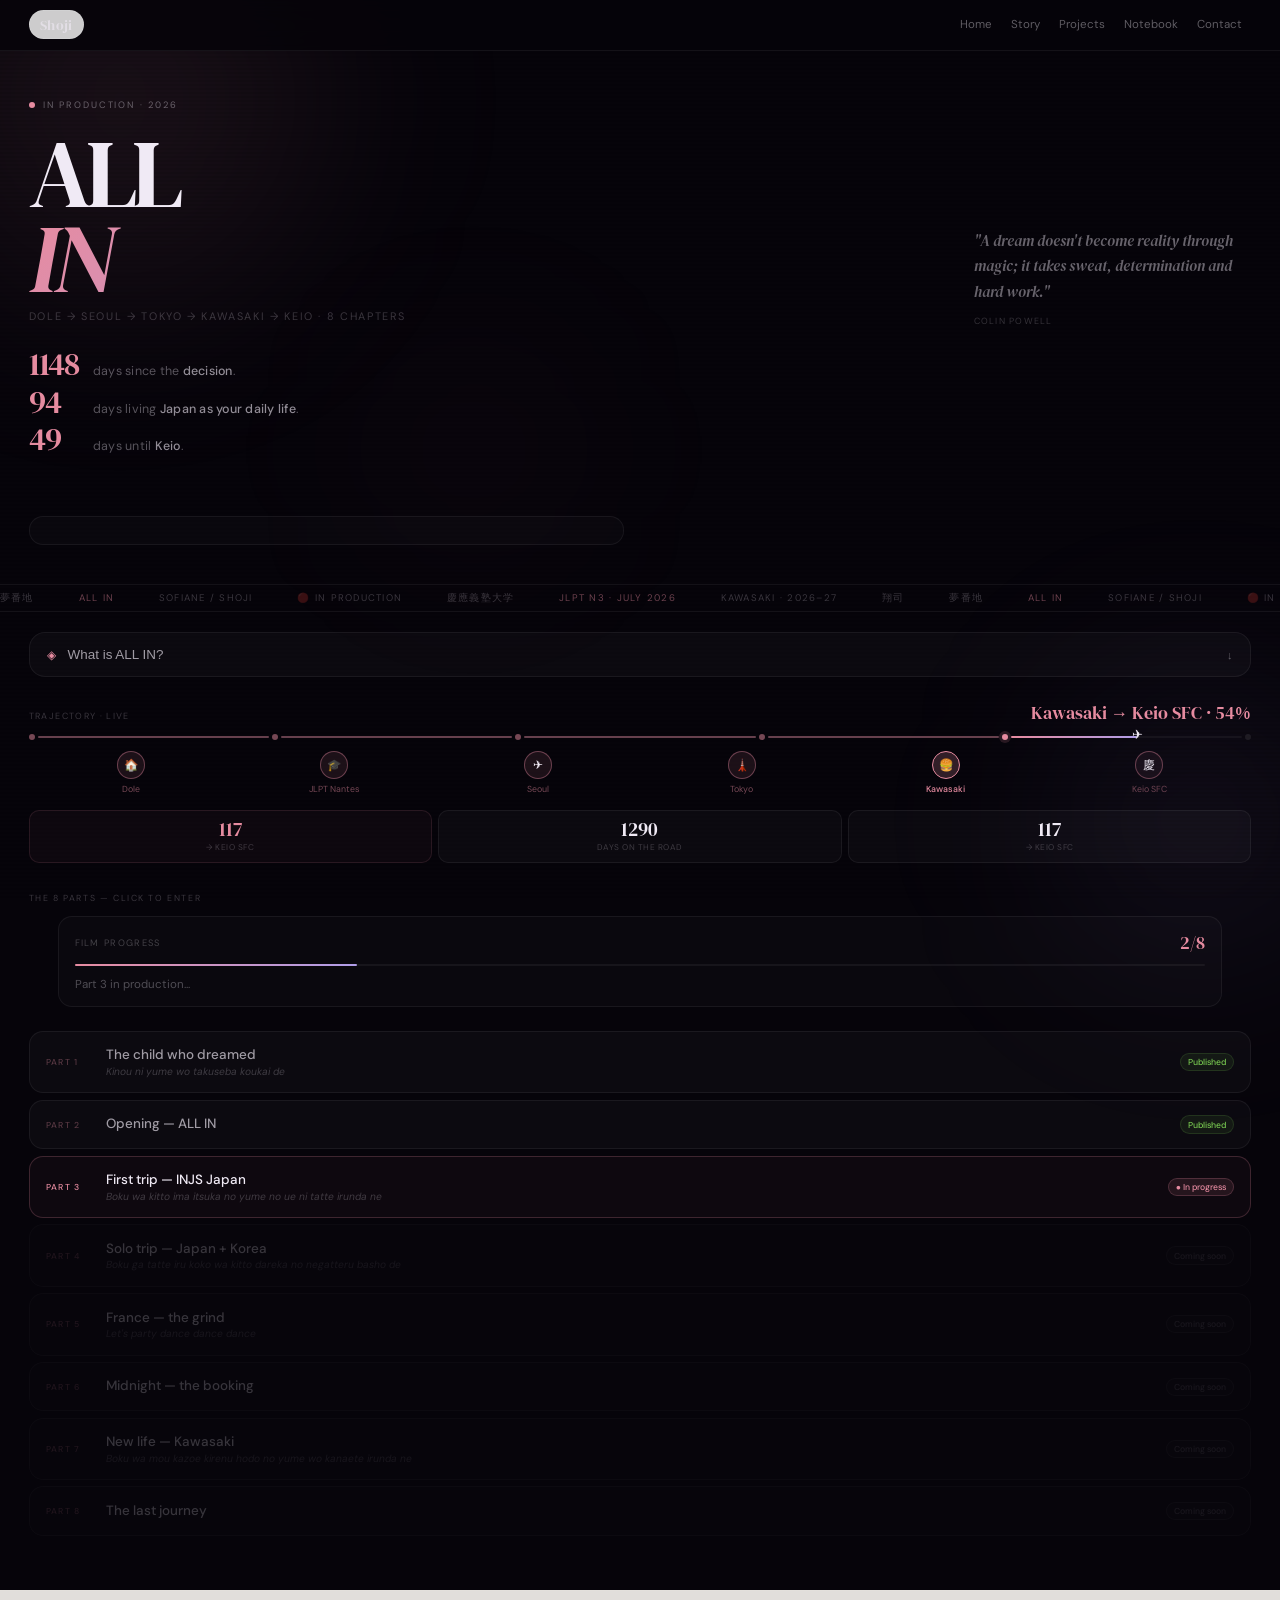
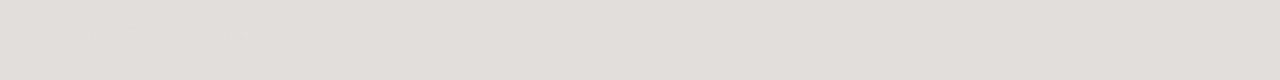
==== allin.html @ 969ce652 "Create allin.html" ====
<!DOCTYPE html>
<html lang="en">
<head>
  <meta charset="UTF-8">
  <title>ALL IN — Shoji</title>
  <meta name="viewport" content="width=device-width, initial-scale=1">
  <link rel="stylesheet" href="style.css">
  <link rel="preconnect" href="https://fonts.googleapis.com">
  <link rel="preconnect" href="https://fonts.gstatic.com" crossorigin>
  <link href="https://fonts.googleapis.com/css2?family=DM+Serif+Display:ital@0;1&family=DM+Sans:wght@300;400;500&family=Noto+Sans+JP:wght@400;700&display=swap" rel="stylesheet">
  <style>
    *, *::before, *::after { box-sizing: border-box; margin: 0; padding: 0; }

    :root {
      --rose: #e68ba0;
      --rose-dim: rgba(230,139,160,.15);
      --purple: #b09de8;
      --bg: #06040a;
      --bg2: rgba(255,255,255,.028);
      --bg3: rgba(255,255,255,.05);
      --border: rgba(255,255,255,.06);
      --border-rose: rgba(230,139,160,.22);
      --text: #f0eaf5;
      --text-dim: rgba(240,234,245,.6);
      --text-muted: rgba(240,234,245,.38);
      --text-ghost: rgba(240,234,245,.22);
    }

    html { scroll-behavior: smooth; }
    body { background: var(--bg); color: var(--text); font-family: 'DM Sans', sans-serif; font-size: 14px; overflow-x: hidden; }

    /* AMBIENT */
    .orb { position: fixed; border-radius: 50%; filter: blur(100px); pointer-events: none; z-index: 0; animation: drift 10s ease-in-out infinite alternate; }
    .orb-1 { width: 400px; height: 400px; background: rgba(230,139,160,.09); top: -100px; left: -80px; }
    .orb-2 { width: 280px; height: 280px; background: rgba(176,157,232,.08); bottom: -60px; right: -60px; animation-delay: -5s; }
    .orb-3 { width: 180px; height: 180px; background: rgba(230,139,160,.05); top: 40%; left: 30%; animation-delay: -8s; }
    @keyframes drift { from { transform: translate(0,0); } to { transform: translate(26px,18px); } }
    .scanlines { position: fixed; inset: 0; background: repeating-linear-gradient(0deg, transparent, transparent 2px, rgba(0,0,0,.06) 2px, rgba(0,0,0,.06) 4px); pointer-events: none; z-index: 1; }

    /* NAV */
    .site-header { position: sticky; top: 0; z-index: 100; display: flex; align-items: center; justify-content: space-between; padding: .65rem 1.8rem; background: rgba(6,4,10,.88); backdrop-filter: blur(16px); border-bottom: .5px solid var(--border); }
    .logo { font-family: 'DM Serif Display', serif; font-size: .9rem; padding: .22rem .65rem; border: .5px solid rgba(255,255,255,.1); border-radius: 999px; color: rgba(240,234,245,.6); text-decoration: none; }
    .nav { display: flex; gap: .1rem; }
    .nav a { font-size: .72rem; padding: .24rem .55rem; border-radius: 999px; color: var(--text-muted); text-decoration: none; transition: color .2s; }
    .nav a:hover { color: rgba(240,234,245,.7); }

    /* ══ LIST VIEW ══ */
    #view-list { position: relative; z-index: 5; }

    .hero { padding: 3rem 1.8rem 1.2rem; display: grid; grid-template-columns: 1fr 1fr; gap: 2rem; align-items: center; min-height: 380px; }
    .hero-left { display: flex; flex-direction: column; }
    .hero-right { display: flex; align-items: center; gap: 0; animation: fadeUp .8s ease .4s both; position: relative; }
    .powell-img-wrap { position: relative; flex-shrink: 0; width: 52%; }
    .powell-img {
      width: 100%; border-radius: 0;
      object-fit: cover; object-position: center top;
      filter: grayscale(20%) contrast(1.05) brightness(.85);
      display: block;
      -webkit-mask-image: linear-gradient(to right, rgba(0,0,0,1) 40%, rgba(0,0,0,0) 100%);
      mask-image: linear-gradient(to right, rgba(0,0,0,1) 40%, rgba(0,0,0,0) 100%);
    }
    .powell-text-side { flex: 1; padding-left: .5rem; display: flex; flex-direction: column; gap: .6rem; }
    .powell-quote-big { font-family: 'DM Serif Display', serif; font-size: .95rem; font-style: italic; color: rgba(240,234,245,.42); line-height: 1.7; }
    .powell-attr-big { font-size: .56rem; letter-spacing: .14em; text-transform: uppercase; color: rgba(240,234,245,.2); }
    .powell-block { display: none; }
    @media (max-width: 640px) { .hero { grid-template-columns: 1fr; } .hero-right { display: none; } }
    .rec-row { display: flex; align-items: center; gap: .5rem; margin-bottom: 1.3rem; }
    .rec-dot { width: 6px; height: 6px; border-radius: 50%; background: var(--rose); animation: blink 1.4s ease-in-out infinite; }
    @keyframes blink { 0%,100% { opacity: 1; box-shadow: 0 0 0 0 rgba(230,139,160,.5); } 50% { opacity: .2; box-shadow: 0 0 0 5px rgba(230,139,160,0); } }
    .rec-txt { font-size: .58rem; letter-spacing: .2em; text-transform: uppercase; color: var(--text-muted); }
    .hero-title { font-family: 'DM Serif Display', serif; font-size: clamp(3.8rem, 14vw, 6rem); font-weight: 400; line-height: .88; letter-spacing: -.05em; margin-bottom: .5rem; }
    .hero-title .w1 { display: block; color: var(--text); animation: tIn .8s cubic-bezier(.16,1,.3,1) both; }
    .hero-title .w2 { display: block; font-style: italic; background: linear-gradient(130deg, var(--rose), var(--purple)); -webkit-background-clip: text; -webkit-text-fill-color: transparent; background-clip: text; animation: tIn .8s cubic-bezier(.16,1,.3,1) .14s both; }
    @keyframes tIn { from { opacity: 0; transform: translateY(28px); } to { opacity: 1; transform: translateY(0); } }
    .hero-sub { font-size: .68rem; letter-spacing: .15em; text-transform: uppercase; color: var(--text-ghost); animation: fadeUp .8s ease .3s both; }

    /* Live counter */
    .live-counter {
      margin-top: 1.6rem;
      animation: fadeUp .8s ease .5s both;
    }
    .counter-line {
      display: flex; align-items: baseline; gap: .5rem;
      margin-bottom: .35rem;
    }
    .counter-line:last-child { margin-bottom: 0; }
    .counter-num {
      font-family: 'DM Serif Display', serif;
      font-size: 2rem; font-weight: 400; line-height: 1;
      color: var(--rose);
      min-width: 3.5ch; display: inline-block;
      letter-spacing: -.04em;
    }
    .counter-num.future { color: rgba(240,234,245,.25); }
    .counter-txt {
      font-size: .78rem; color: rgba(240,234,245,.35);
      letter-spacing: .02em; line-height: 1.3;
    }
    .counter-txt strong { color: rgba(240,234,245,.6); font-weight: 500; }
    @keyframes fadeUp { from { opacity: 0; transform: translateY(8px); } to { opacity: 1; transform: translateY(0); } }

    /* Ticker */
    .ticker-wrap { overflow: hidden; border-top: .5px solid var(--border); border-bottom: .5px solid var(--border); padding: .4rem 0; margin: 1.2rem 0; }
    .ticker { display: flex; gap: 2.8rem; animation: tick 22s linear infinite; white-space: nowrap; }
    .ticker span { font-size: .6rem; letter-spacing: .13em; text-transform: uppercase; color: var(--text-ghost); flex-shrink: 0; }
    .ticker span.hl { color: rgba(230,139,160,.45); }
    @keyframes tick { from { transform: translateX(0); } to { transform: translateX(-50%); } }

    /* Accordion */
    .accordion { margin: 0 1.8rem 1.5rem; }
    .acc-trigger { width: 100%; background: var(--bg2); border: .5px solid var(--border); border-radius: 16px; padding: .9rem 1.1rem; display: flex; align-items: center; justify-content: space-between; cursor: pointer; transition: all .2s; text-align: left; }
    .acc-trigger:hover { border-color: var(--border-rose); background: var(--rose-dim); }
    .acc-trigger-left { display: flex; align-items: center; gap: .7rem; }
    .acc-icon { font-size: .75rem; color: var(--rose); }
    .acc-label { font-size: .84rem; font-weight: 500; color: rgba(240,234,245,.65); }
    .acc-arrow { font-size: .7rem; color: var(--text-muted); transition: transform .3s; }
    .acc-trigger.open .acc-arrow { transform: rotate(180deg); }
    .acc-body { max-height: 0; overflow: hidden; transition: max-height .45s cubic-bezier(.4,0,.2,1); }
    .acc-body.open { max-height: 800px; }
    .acc-inner { padding: .8rem 0 0; display: flex; flex-direction: column; gap: .5rem; }
    .acc-block { background: var(--bg2); border: .5px solid var(--border); border-radius: 14px; padding: .9rem 1rem; }
    .acc-block h4 { font-size: .72rem; font-weight: 500; color: rgba(240,234,245,.5); margin-bottom: .35rem; }
    .acc-block p { font-size: .8rem; color: var(--text-dim); line-height: 1.85; }
    .acc-quote { border-left: 1.5px solid var(--border-rose); padding: .6rem .9rem; margin-top: .6rem; }
    .acc-quote p { font-family: 'DM Serif Display', serif; font-size: .82rem; font-style: italic; color: rgba(240,234,245,.3); line-height: 1.6; }

    /* Trajectory */
    .traj-section { padding: 0 1.8rem 1.8rem; }
    .traj-header { display: flex; justify-content: space-between; align-items: baseline; margin-bottom: .55rem; }
    .traj-label { font-size: .56rem; letter-spacing: .15em; text-transform: uppercase; color: var(--text-ghost); }
    .traj-pct { font-family: 'DM Serif Display', serif; font-size: 1.1rem; color: var(--rose); }

    /* Segment bars */
    #seg-bars { display: flex; gap: 3px; margin-bottom: .7rem; align-items: center; }
    .seg-track { flex: 1; height: 2px; background: rgba(255,255,255,.05); border-radius: 999px; position: relative; overflow: visible; }
    .seg-fill { height: 100%; background: linear-gradient(90deg, var(--rose), var(--purple)); border-radius: 999px; transition: width 1.8s cubic-bezier(.4,0,.2,1); position: relative; }
    .seg-track.done .seg-fill { width: 100% !important; background: rgba(230,139,160,.4); }
    .seg-track.future .seg-fill { width: 0% !important; }
    .seg-plane { position: absolute; right: -6px; top: 50%; transform: translateY(-65%); font-size: .8rem; animation: floatPlane 2.5s ease-in-out infinite; pointer-events: none; }
    .seg-dot { width: 6px; height: 6px; border-radius: 50%; background: rgba(255,255,255,.08); flex-shrink: 0; transition: background .4s; }
    .seg-dot.done { background: rgba(230,139,160,.5); }
    .seg-dot.now  { background: var(--rose); box-shadow: 0 0 0 3px rgba(230,139,160,.15); animation: ndPulse 2s ease-in-out infinite; }

    /* Colin Powell */
    .powell-block {
      display: flex; align-items: center; gap: .9rem;
      margin-top: 1.8rem;
      padding: .85rem 1rem;
      background: rgba(255,255,255,.02);
      border: .5px solid rgba(255,255,255,.06);
      border-radius: 14px;
      animation: fadeUp .8s ease .8s both;
    }
    .powell-photo {
      width: 36px; height: 36px; border-radius: 50%;
      background: rgba(230,139,160,.1);
      border: .5px solid rgba(230,139,160,.2);
      display: flex; align-items: center; justify-content: center;
      flex-shrink: 0;
    }
    .powell-initials { font-size: .65rem; font-weight: 500; color: rgba(230,139,160,.5); letter-spacing: .05em; }
    .powell-content { flex: 1; min-width: 0; }
    .powell-quote {
      font-family: 'DM Serif Display', serif;
      font-size: .82rem; font-style: italic;
      color: rgba(240,234,245,.38); line-height: 1.55;
      margin-bottom: .2rem;
    }
    .powell-attr { font-size: .58rem; letter-spacing: .1em; text-transform: uppercase; color: rgba(240,234,245,.18); }

    /* Film progression */
    .film-progress {
      margin: 0 1.8rem 1.5rem;
      background: rgba(255,255,255,.02);
      border: .5px solid rgba(255,255,255,.06);
      border-radius: 14px;
      padding: .85rem 1rem;
    }
    .film-progress-top { display: flex; justify-content: space-between; align-items: center; margin-bottom: .6rem; }
    .film-progress-label { font-size: .58rem; letter-spacing: .14em; text-transform: uppercase; color: rgba(240,234,245,.25); }
    .film-progress-count { font-family: 'DM Serif Display', serif; font-size: 1.1rem; color: var(--rose); }
    .film-track { height: 2px; background: rgba(255,255,255,.05); border-radius: 999px; margin-bottom: .5rem; }
    .film-fill { height: 100%; background: linear-gradient(90deg, var(--rose), var(--purple)); border-radius: 999px; transition: width 1.5s cubic-bezier(.4,0,.2,1); }
    .film-status { font-size: .72rem; color: rgba(240,234,245,.3); }
    .film-status.complete { color: #78c850; }
    .st.next .st-nd {
      border-color: rgba(230,139,160,.4);
      background: rgba(230,139,160,.06);
      animation: iconBlink 2s ease-in-out infinite;
    }
    .st.next .st-lbl { color: rgba(230,139,160,.45); }
    @keyframes iconBlink {
      0%, 100% { opacity: 1; }
      50%       { opacity: .3; }
    }
    .stops { display: flex; justify-content: space-between; margin-bottom: .9rem; }
    .st { display: flex; flex-direction: column; align-items: center; gap: .3rem; flex: 1; }
    .st-nd { width: 28px; height: 28px; border-radius: 50%; display: flex; align-items: center; justify-content: center; font-size: .72rem; border: 1px solid rgba(255,255,255,.05); background: rgba(255,255,255,.02); transition: all .3s; }
    .st.done .st-nd { border-color: rgba(230,139,160,.4); background: rgba(230,139,160,.1); }
    .st.now .st-nd { border-color: var(--rose); background: rgba(230,139,160,.2); animation: ndPulse 2.2s ease-in-out infinite; }
    @keyframes ndPulse { 0%,100% { box-shadow: 0 0 0 4px rgba(230,139,160,.08); } 50% { box-shadow: 0 0 0 8px rgba(230,139,160,.03); } }
    .st.future .st-nd { opacity: .18; }
    .st-lbl { font-size: .55rem; color: var(--text-muted); text-align: center; line-height: 1.3; }
    .st.done .st-lbl { color: rgba(230,139,160,.5); }
    .st.now .st-lbl { color: var(--rose); font-weight: 500; }
    .st.future .st-lbl { opacity: .2; }
    .days { display: flex; gap: .4rem; }
    .dc { flex: 1; background: var(--bg2); border: .5px solid var(--border); border-radius: 10px; padding: .55rem .35rem; text-align: center; }
    .dc-v { display: block; font-family: 'DM Serif Display', serif; font-size: 1.2rem; color: var(--text); line-height: 1; }
    .dc-l { display: block; font-size: .52rem; color: var(--text-ghost); margin-top: .18rem; text-transform: uppercase; letter-spacing: .06em; }
    .dc.hi .dc-v { color: var(--rose); }
    .dc.hi { border-color: rgba(230,139,160,.12); background: rgba(230,139,160,.04); }

    /* Parts list */
    .parts-section { padding: 0 1.8rem 3rem; }
    .parts-eyebrow { font-size: .55rem; letter-spacing: .18em; text-transform: uppercase; color: var(--text-ghost); margin-bottom: .8rem; }

    .part-row {
      display: flex; align-items: center; gap: .75rem;
      padding: .9rem 1rem; border-radius: 14px; margin-bottom: .4rem;
      border: .5px solid var(--border); background: var(--bg2);
      cursor: pointer; transition: all .22s; position: relative; overflow: hidden;
    }
    .part-row::before { content: ''; position: absolute; inset: 0; background: linear-gradient(90deg, rgba(230,139,160,.06), transparent); opacity: 0; transition: opacity .22s; }
    .part-row:hover::before { opacity: 1; }
    .part-row:hover { border-color: var(--border-rose); transform: translateX(4px); }
    .part-row.is-locked { opacity: .32; cursor: default; }
    .part-row.is-locked:hover { transform: none; border-color: var(--border); }
    .part-row.is-locked:hover::before { opacity: 0; }
    .part-row.is-active { border-color: var(--border-rose); background: rgba(230,139,160,.04); }

    .p-num { font-size: .54rem; letter-spacing: .15em; text-transform: uppercase; color: rgba(230,139,160,.35); width: 48px; flex-shrink: 0; font-weight: 500; }
    .part-row.is-active .p-num { color: var(--rose); }
    .p-body { flex: 1; min-width: 0; }
    .p-name { font-size: .84rem; font-weight: 500; color: rgba(240,234,245,.65); margin-bottom: .1rem; }
    .part-row.is-active .p-name { color: var(--text); }
    .p-lyric { font-size: .64rem; color: var(--text-ghost); font-style: italic; white-space: nowrap; overflow: hidden; text-overflow: ellipsis; }
    .p-badge { font-size: .54rem; padding: .13rem .45rem; border-radius: 999px; flex-shrink: 0; font-weight: 500; }
    .b-done { background: rgba(120,200,80,.08); color: #78c850; border: .5px solid rgba(120,200,80,.15); }
    .b-active { background: rgba(230,139,160,.1); color: var(--rose); border: .5px solid rgba(230,139,160,.22); animation: bPulse 2s ease-in-out infinite; }
    @keyframes bPulse { 0%,100% { opacity: 1; } 50% { opacity: .5; } }
    .b-lock { background: rgba(255,255,255,.02); color: var(--text-ghost); border: .5px solid var(--border); }

    /* ══ DETAIL VIEW ══ */
    #view-detail { display: none; position: relative; z-index: 5; min-height: 100vh; padding: 1.8rem; }
    #view-detail.active { display: block; animation: slideIn .35s cubic-bezier(.16,1,.3,1); }
    @keyframes slideIn { from { opacity: 0; transform: translateY(20px); } to { opacity: 1; transform: translateY(0); } }

    .back-btn { display: inline-flex; align-items: center; gap: .4rem; font-size: .75rem; color: var(--text-muted); cursor: pointer; margin-bottom: 2rem; padding: .32rem .75rem; border-radius: 999px; border: .5px solid var(--border); background: var(--bg2); transition: all .18s; }
    .back-btn:hover { color: rgba(240,234,245,.7); border-color: rgba(255,255,255,.12); }

    .detail-chip { font-size: .6rem; letter-spacing: .16em; text-transform: uppercase; color: var(--rose); margin-bottom: .5rem; font-weight: 500; }
    .detail-title { font-family: 'DM Serif Display', serif; font-size: clamp(1.8rem, 6vw, 2.8rem); font-weight: 400; line-height: 1.05; color: var(--text); margin-bottom: 1.4rem; }

    /* Lyric */
    .detail-lyric { border-left: 1.5px solid rgba(230,139,160,.28); padding: .75rem 1rem; margin-bottom: 1.4rem; }
    .detail-lyric p { font-family: 'DM Serif Display', serif; font-size: .9rem; font-style: italic; color: rgba(240,234,245,.38); line-height: 1.8; margin-bottom: .35rem; }
    .detail-lyric cite { font-size: .56rem; letter-spacing: .1em; text-transform: uppercase; color: var(--text-ghost); font-style: normal; }

    /* Video */
    .detail-vid { border-radius: 18px; background: var(--bg2); border: .5px solid var(--border); height: 150px; display: flex; flex-direction: column; align-items: center; justify-content: center; gap: .55rem; margin-bottom: 1.4rem; cursor: pointer; transition: border-color .2s; }
    .detail-vid:hover { border-color: var(--border-rose); }
    .vid-play { width: 44px; height: 44px; border-radius: 50%; border: .5px solid rgba(230,139,160,.25); display: flex; align-items: center; justify-content: center; color: rgba(230,139,160,.55); font-size: 1rem; transition: background .2s; }
    .detail-vid:hover .vid-play { background: rgba(230,139,160,.1); }
    .vid-lbl { font-size: .64rem; color: var(--text-ghost); letter-spacing: .06em; }

    /* Section label */
    .detail-section-lbl { font-size: .56rem; letter-spacing: .16em; text-transform: uppercase; color: var(--text-ghost); margin-bottom: .55rem; }

    /* What / Why blocks */
    .detail-block { font-size: .84rem; color: var(--text-dim); line-height: 1.9; background: var(--bg2); border: .5px solid var(--border); border-radius: 16px; padding: 1rem 1.1rem; margin-bottom: 1.4rem; }

    /* Scroll hint */
    .scroll-hint { position: fixed; bottom: 1.2rem; left: 50%; transform: translateX(-50%); width: 32px; height: 32px; border-radius: 50%; border: .5px solid var(--border); background: var(--bg2); display: flex; align-items: center; justify-content: center; font-size: .8rem; color: var(--text-muted); animation: bounce 2s ease-in-out infinite; z-index: 50; }
    @keyframes bounce { 0%,100% { transform: translateX(-50%) translateY(0); } 50% { transform: translateX(-50%) translateY(-5px); } }

    /* Footer */
    .site-footer { position: relative; z-index: 5; border-top: .5px solid var(--border); padding: 1.2rem 1.8rem; }
    .footer-inner p { font-size: .72rem; color: var(--text-ghost); }

    @media (max-width: 480px) {
      .hero-title { font-size: 3.4rem; }
      .st-lbl { font-size: .5rem; }
      #view-detail { padding: 1.2rem; }
    }
  </style>
</head>
<body>

  <div class="orb orb-1"></div>
  <div class="orb orb-2"></div>
  <div class="orb orb-3"></div>
  <div class="scanlines"></div>

  <header class="site-header">
    <a href="index.html" class="logo">Shoji</a>
    <nav class="nav">
      <a href="index.html">Home</a>
      <a href="story.html">Story</a>
      <a href="project.html">Projects</a>
      <a href="notebook.html">Notebook</a>
      <a href="contact.html">Contact</a>
    </nav>
  </header>

  <!-- ══ LIST VIEW ══ -->
  <div id="view-list">

    <section class="hero">
      <!-- LEFT -->
      <div class="hero-left">
        <div class="rec-row"><div class="rec-dot"></div><span class="rec-txt">In production · 2026</span></div>
        <h1 class="hero-title"><span class="w1">ALL</span><span class="w2">IN</span></h1>
        <p class="hero-sub">Dole → Seoul → Tokyo → Kawasaki → Keio · 8 chapters</p>
        <div class="live-counter" id="live-counter"></div>
      </div>

      <!-- RIGHT — Colin Powell fade -->
      <div class="hero-right">
        <div class="powell-img-wrap">
          <img class="powell-img"
            src="assets/img/colin_powell.jpg"
            alt="Colin Powell"
            onerror="this.parentElement.style.opacity='0'">
        </div>
        <div class="powell-text-side">
          <p class="powell-quote-big">"A dream doesn't become reality through magic; it takes sweat, determination and hard work."</p>
          <span class="powell-attr-big">Colin Powell</span>
        </div>
      </div>

      <!-- old powell block hidden -->
      <div class="powell-block"></div>
    </section>

    <div class="ticker-wrap">
      <div class="ticker">
        <span>夢番地</span><span class="hl">ALL IN</span><span>Sofiane / Shoji</span><span>🔴 In production</span><span>慶應義塾大学</span><span class="hl">JLPT N3 · July 2026</span><span>Kawasaki · 2026–27</span><span>翔司</span>
        <span>夢番地</span><span class="hl">ALL IN</span><span>Sofiane / Shoji</span><span>🔴 In production</span><span>慶應義塾大学</span><span class="hl">JLPT N3 · July 2026</span><span>Kawasaki · 2026–27</span><span>翔司</span>
      </div>
    </div>

    <div class="accordion">
      <button class="acc-trigger" id="acc-btn">
        <div class="acc-trigger-left"><span class="acc-icon">◈</span><span class="acc-label">What is ALL IN?</span></div>
        <span class="acc-arrow">↓</span>
      </button>
      <div class="acc-body" id="acc-body">
        <div class="acc-inner">
          <div class="acc-block">
            <h4>The project</h4>
            <p>ALL IN is a personal documentary film built as I live it. Not a vlog. Not a portfolio. A film — with a narrative, a structure, a musical thread. The soundtrack is Yumebanchi (夢番地), a song about dreams, time, and everything we carry without realizing it.</p>
          </div>
          <div class="acc-block">
            <h4>Why 8 parts?</h4>
            <p>Because my journey naturally breaks into 8 key moments. Each part = a video published on SHOJI (YouTube + Instagram). Parts unlock as I live them. What you see in grey hasn't happened yet — but it will.</p>
          </div>
          <div class="acc-block">
            <h4>Why ALL IN?</h4>
            <p>Because I put everything into this. McDonald's to save money. JLPT N3 in July. Working Holiday Visa. Leaving on July 10th, 2026. Keio SFC in 2027. No plan B.</p>
            <div class="acc-quote"><p>"When you truly decide, there is no going back. There is only what you do next."</p></div>
          </div>
        </div>
      </div>
    </div>

    <section class="traj-section">
      <div class="traj-header">
        <span class="traj-label">Trajectory · Live</span>
        <span class="traj-pct" id="seg-label">—</span>
      </div>
      <!-- Segment bars -->
      <div id="seg-bars"></div>
      <!-- Stop labels -->
      <div class="stops" id="stops"></div>
      <div class="days" id="days"></div>
    </section>

    <section class="parts-section">
      <div class="parts-eyebrow">The 8 parts — click to enter</div>
      <div id="film-progress" class="film-progress">
        <div class="film-progress-top">
          <span class="film-progress-label">Film progress</span>
          <span class="film-progress-count" id="film-count">—/8</span>
        </div>
        <div class="film-track"><div class="film-fill" id="film-fill" style="width:0%"></div></div>
        <span class="film-status" id="film-status">In production...</span>
      </div>
      <div id="parts-list"></div>
    </section>

  </div>

  <!-- ══ DETAIL VIEW ══ -->
  <div id="view-detail">
    <div class="back-btn" id="back-btn">← Back to the film</div>
    <div id="detail-inner"></div>
    <div class="scroll-hint">↓</div>
  </div>

  <footer class="site-footer">
    <div class="footer-inner"><p>© <span id="year"></span> Shoji / Sofiane. Built as a living archive<a href="letter.html" style="color:inherit;text-decoration:none;opacity:.15;transition:opacity .3s" onmouseover="this.style.opacity='.4'" onmouseout="this.style.opacity='.15'">.</a></p></div>
  </footer>

  <script src="script.js"></script>
  <script>
    const STOPS = [
      { l:'Dole',        d:new Date('2023-05-25'), i:'🏠' },
      { l:'JLPT Nantes', d:new Date('2026-07-05'), i:'🎓' },
      { l:'Seoul',       d:new Date('2026-07-10'), i:'✈'  },
      { l:'Tokyo',       d:new Date('2026-07-16'), i:'🗼'  },
      { l:'Kawasaki',    d:new Date('2026-07-20'), i:'🍔'  },
      { l:'Keio SFC',    d:new Date('2027-04-01'), i:'慶'  },
    ];

    const PARTS = [
      {
        n:'Part 1', name:"The child who dreamed", s:'done',
        lyric:"Kinou ni yume wo takuseba koukai de\nasu ni yume wo takuseba kibou de\nDemo kyou no boku ni yume wo takushite nani ni naru no?",
        what:"It starts in Dole. A hard-of-hearing kid who doesn't quite fit in the hearing world. Manga opens a window. Japan as a distant star — glimpsed, desired, never reached. And then the moment the star becomes real.",
        why:"This video is the origin. Before showing the journey, I needed to show where the desire came from. Why Japan? Why now? The answers are in childhood.",
        vl:'Part 1 — Published on SHOJI YouTube'
      },
      {
        n:'Part 2', name:'Opening — ALL IN', s:'done',
        lyric:null,
        what:"90 seconds. A flashback of everything that follows. Then the title appears on black. Yumebanchi starts here. You don't understand everything yet, but you feel something is about to change.",
        why:"Every film starts with an opening. I needed to set the tone before everything else. This part is the promise made to the viewer.",
        vl:'Opening — Published on SHOJI YouTube'
      },
      {
        n:'Part 3', name:'First trip — INJS Japan', s:'active',
        lyric:"Boku wa kitto ima itsuka no yume no ue ni tatte irunda ne\nBoku wa kitto ima dareka no yume no ue ni tatte iru",
        what:"1 of 5 selected from INJS Paris. Tsukuba University for the Deaf. The professor. The promise. The game of tag where I ran until I collapsed. And three times I cried — during the stay, at the airport, on the plane.",
        why:"This is the moment the dream became real for the first time. Before this trip, Japan was an idea. After, it was a direction. This video is the exact moment everything changed.",
        vl:'Part 3 — In production'
      },
      {
        n:'Part 4', name:'Solo trip — Japan + Korea', s:'locked',
        lyric:"Boku ga tatte iru koko wa kitto dareka no negatteru basho de\nDareka ga tatte iru basho ga kitto boku no nozomu basho de",
        what:"I go back alone. Three weeks. Kawasaki. Kuma, whom I meet by chance. An Okinawan grandmother in the street. Seoul. The question: is this running away? The answer: no.",
        why:"Going alone was a test. Do I love Japan, or do I love the idea of Japan? This video is the answer.",
        vl:'Coming soon'
      },
      {
        n:'Part 5', name:'France — the grind', s:'locked',
        lyric:"Let's party dance dance dance\nShut up and smile so you can see how beautiful life is",
        what:"McDonald's permanent contract. Data Science degree. Anki 30 cards/day, zero missed. Gym 5 days/week. JLPT N3 to prepare. All at once. The least glamorous part. Also the most important.",
        why:"The Japan project isn't just the beautiful parts — it's also the 6am mornings, the Saturday shifts, the days you want to quit but keep going anyway.",
        vl:'Coming soon'
      },
      {
        n:'Part 6', name:'Midnight — the booking', s:'locked',
        lyric:null,
        what:"One single scene. Darkness. The screen lit up in a silent apartment. The cursor hovering over the payment button. And two words: Payment accepted. The point of no return.",
        why:"There is a precise moment when you truly cross over. Before: planning. After: reality. For me, that moment was that night.",
        vl:'Coming soon'
      },
      {
        n:'Part 7', name:'New life — Kawasaki', s:'locked',
        lyric:"Boku wa mou kazoe kirenu hodo no yume wo kanaete irunda ne\nGomen ne kore kara wa ne zutto zutto issho dakara",
        what:"The apartment. McDonald's Japan. Japanese friends. Mornings with Anki. JLPT passed. Keio application submitted. And the letter. This part ends with a smile — the one you make when you realize you actually did it.",
        why:"Real life. Not the trip — the life. Showing this daily reality was important so people understand that ALL IN is not luck.",
        vl:'Coming soon'
      },
      {
        n:'Part 8', name:'The last journey', s:'locked',
        lyric:null,
        what:"Bags packed in the apartment. The door closing. The train. The exit. And standing, back to camera, in front of Keio SFC's entrance. The promise kept. ありがとう.",
        why:"The end of the film is the beginning of something else. That shot, back to camera in front of Keio — it's both a conclusion and an opening.",
        vl:'Coming soon'
      },
    ];

    /* ── LIVE COUNTER ── */
    const now   = new Date();
    const DECISION_DATE = new Date('2023-05-25');
    const JLPT_DATE     = new Date('2026-07-05');
    const DEPART_DATE   = new Date('2026-07-10');
    const KAWASAKI_DATE = new Date('2026-07-20');
    const KEIO_DATE     = new Date('2027-04-01');

    const msPerDay = 864e5;

    function daysAgo(d)   { return Math.floor((now - d) / msPerDay); }
    function daysUntil(d) { return Math.ceil((d - now) / msPerDay); }

    // Choose the right lines based on where we are
    const COUNTER_LINES = (() => {
      if (now < JLPT_DATE) {
        return [
          { num: daysAgo(DECISION_DATE),  txt: 'days since the <strong>decision</strong>.', future: false },
          { num: daysUntil(JLPT_DATE),    txt: 'days until <strong>JLPT N3</strong>.', future: false },
          { num: daysUntil(DEPART_DATE),  txt: 'days until <strong>leaving France</strong>.', future: false },
          { num: daysUntil(KEIO_DATE),    txt: 'days until <strong>Keio</strong>.', future: true },
        ];
      } else if (now < DEPART_DATE) {
        return [
          { num: daysAgo(DECISION_DATE),  txt: 'days since the <strong>decision</strong>.', future: false },
          { num: daysAgo(JLPT_DATE),      txt: 'days since <strong>JLPT N3</strong>. Done.', future: false },
          { num: daysUntil(DEPART_DATE),  txt: 'days until <strong>leaving France</strong>.', future: false },
          { num: daysUntil(KEIO_DATE),    txt: 'days until <strong>Keio</strong>.', future: true },
        ];
      } else if (now < KAWASAKI_DATE) {
        return [
          { num: daysAgo(DECISION_DATE),  txt: 'days since the <strong>decision</strong>.', future: false },
          { num: daysAgo(DEPART_DATE),    txt: 'days since <strong>leaving France</strong>.', future: false },
          { num: daysUntil(KAWASAKI_DATE),txt: 'days until <strong>Kawasaki</strong>.', future: false },
          { num: daysUntil(KEIO_DATE),    txt: 'days until <strong>Keio</strong>.', future: true },
        ];
      } else if (now < KEIO_DATE) {
        return [
          { num: daysAgo(DECISION_DATE),  txt: 'days since the <strong>decision</strong>.', future: false },
          { num: daysAgo(KAWASAKI_DATE),  txt: 'days living <strong>Japan as your daily life</strong>.', future: false },
          { num: daysUntil(KEIO_DATE),    txt: 'days until <strong>Keio</strong>.', future: false },
        ];
      } else {
        return [
          { num: daysAgo(DECISION_DATE),  txt: 'days since the <strong>decision</strong>.', future: false },
          { num: daysAgo(KEIO_DATE),      txt: 'days since <strong>Keio said yes</strong>.', future: false },
          { num: 0,                        txt: 'The promise is kept. ありがとう.', future: false },
        ];
      }
    })();

    // Animate number counting up
    function animateCount(el, target, duration) {
      const start = performance.now();
      const startVal = 0;
      function tick(now) {
        const elapsed = now - start;
        const progress = Math.min(elapsed / duration, 1);
        // ease out cubic
        const ease = 1 - Math.pow(1 - progress, 3);
        const current = Math.round(startVal + (target - startVal) * ease);
        el.textContent = current;
        if (progress < 1) requestAnimationFrame(tick);
      }
      requestAnimationFrame(tick);
    }

    // Render counter
    const counterEl = document.getElementById('live-counter');
    COUNTER_LINES.forEach((line, i) => {
      const div = document.createElement('div');
      div.className = 'counter-line';
      const numEl = document.createElement('span');
      numEl.className = 'counter-num' + (line.future ? ' future' : '');
      numEl.textContent = '0';
      const txtEl = document.createElement('span');
      txtEl.className = 'counter-txt';
      txtEl.innerHTML = line.txt;
      div.appendChild(numEl);
      div.appendChild(txtEl);
      counterEl.appendChild(div);

      // Staggered animation
      setTimeout(() => {
        animateCount(numEl, line.num, 1200 + i * 200);
      }, 600 + i * 180);
    });
    const start = STOPS[0].d;
    const end   = STOPS[STOPS.length - 1].d;

    // Find current segment index
    let currentSeg = -1;
    for (let i = 0; i < STOPS.length - 1; i++) {
      if (now >= STOPS[i].d && now < STOPS[i+1].d) { currentSeg = i; break; }
    }
    if (now >= end) currentSeg = STOPS.length - 1;

    // Segment progress (0→100% within current segment)
    let segPct = 0;
    if (currentSeg >= 0 && currentSeg < STOPS.length - 1) {
      const segStart = STOPS[currentSeg].d;
      const segEnd   = STOPS[currentSeg + 1].d;
      segPct = Math.min(100, Math.max(0, (now - segStart) / (segEnd - segStart) * 100));
    }

    // Label
    const segLabel = document.getElementById('seg-label');
    if (currentSeg >= 0 && currentSeg < STOPS.length - 1) {
      segLabel.textContent = STOPS[currentSeg].l + ' → ' + STOPS[currentSeg+1].l + ' · ' + Math.round(segPct) + '%';
    } else if (now >= end) {
      segLabel.textContent = 'Keio SFC ✓';
    }

    // Render segment bars + dots
    const segBars = document.getElementById('seg-bars');
    for (let i = 0; i < STOPS.length - 1; i++) {
      // dot before segment
      const dot = document.createElement('div');
      dot.className = 'seg-dot' + (i <= currentSeg ? ' done' : '') + (i === currentSeg ? ' now' : '');
      segBars.appendChild(dot);

      // bar
      const track = document.createElement('div');
      const isCurrent = i === currentSeg;
      const isDone    = i < currentSeg;
      const isFuture  = i > currentSeg;
      track.className = 'seg-track' + (isDone ? ' done' : '') + (isFuture ? ' future' : '');

      const fill = document.createElement('div');
      fill.className = 'seg-fill';
      fill.style.width = '0%';
      track.appendChild(fill);

      // Plane on current segment
      if (isCurrent) {
        const plane = document.createElement('div');
        plane.className = 'seg-plane';
        plane.textContent = '✈';
        fill.appendChild(plane);
      }

      segBars.appendChild(track);

      // Animate fill
      if (isCurrent) {
        setTimeout(() => { fill.style.width = segPct + '%'; }, 500);
      }
    }
    // Last dot
    const lastDot = document.createElement('div');
    lastDot.className = 'seg-dot' + (now >= end ? ' done' : '');
    lastDot.textContent = '';
    segBars.appendChild(lastDot);

    // Stop labels
    const stopsEl = document.getElementById('stops');
    STOPS.forEach((s, i) => {
      const past   = i < currentSeg || (i === currentSeg && now >= s.d);
      const isNow  = i === currentSeg;
      const isNext = i === currentSeg + 1; // prochain stop — clignote
      const cls    = past && !isNow ? 'done' : isNow ? 'now' : isNext ? 'next' : i === 0 && now >= s.d ? 'done' : 'future';
      stopsEl.innerHTML += `<div class="st ${cls}"><div class="st-nd">${s.i}</div><div class="st-lbl">${s.l}</div></div>`;
    });

    // Days chips
    const next  = STOPS.find(s => now < s.d);
    const dLeft = next ? Math.ceil((next.d - now) / 864e5) : 0;
    const dGone = Math.floor((now - start) / 864e5);
    const dKeio = Math.ceil((end - now) / 864e5);
    document.getElementById('days').innerHTML = `
      <div class="dc hi"><span class="dc-v">${dLeft}</span><span class="dc-l">→ ${next ? next.l : 'Keio'}</span></div>
      <div class="dc"><span class="dc-v">${dGone}</span><span class="dc-l">Days on the road</span></div>
      <div class="dc"><span class="dc-v">${dKeio}</span><span class="dc-l">→ Keio SFC</span></div>`;

    /* ── PARTS LIST ── */
    const pl = document.getElementById('parts-list');

    PARTS.forEach((p, i) => {
      const cls   = p.s === 'done' ? '' : p.s === 'active' ? 'is-active' : 'is-locked';
      const badge = p.s === 'done'
        ? '<span class="p-badge b-done">Published</span>'
        : p.s === 'active'
        ? '<span class="p-badge b-active">● In progress</span>'
        : '<span class="p-badge b-lock">Coming soon</span>';
      const lyricPrev = p.lyric ? `<div class="p-lyric">${p.lyric.split('\n')[0]}</div>` : '';

      const row = document.createElement('div');
      row.className = `part-row ${cls}`;
      row.innerHTML = `
        <span class="p-num">${p.n}</span>
        <div class="p-body"><div class="p-name">${p.name}</div>${lyricPrev}</div>
        ${badge}`;

      if (p.s !== 'locked') {
        row.addEventListener('click', () => openDetail(i));
      }
      pl.appendChild(row);
    });

    /* ── FILM PROGRESSION ── */
    const doneParts   = PARTS.filter(p => p.s === 'done').length;
    const activeParts = PARTS.filter(p => p.s === 'active').length;
    const total       = PARTS.length;
    const filmPct     = Math.round((doneParts / total) * 100);
    const isComplete  = doneParts === total;

    document.getElementById('film-count').textContent = `${doneParts}/${total}`;
    document.getElementById('film-status').textContent = isComplete
      ? '✓ The ALL IN film is complete.'
      : activeParts > 0
      ? `Part ${doneParts + 1} in production...`
      : `${total - doneParts} part${total - doneParts > 1 ? 's' : ''} coming.`;
    if (isComplete) document.getElementById('film-status').classList.add('complete');

    setTimeout(() => {
      document.getElementById('film-fill').style.width = filmPct + '%';
    }, 600);

    /* ── DETAIL VIEW ── */
    function openDetail(i) {
      const p = PARTS[i];
      const list   = document.getElementById('view-list');
      const detail = document.getElementById('view-detail');

      const lyricBlock = p.lyric
        ? `<div class="detail-lyric"><p>${p.lyric.replace(/\n/g,'<br>')}</p><cite>夢番地 / Yumebanchi</cite></div>`
        : '';

      document.getElementById('detail-inner').innerHTML = `
        <div class="detail-chip">${p.n} — ALL IN</div>
        <div class="detail-title">${p.name}</div>
        ${lyricBlock}
        <div class="detail-vid">
          <div class="vid-play">▶</div>
          <div class="vid-lbl">${p.vl}</div>
        </div>
        <div class="detail-section-lbl">What it is</div>
        <div class="detail-block">${p.what}</div>
        <div class="detail-section-lbl">Why this video</div>
        <div class="detail-block">${p.why}</div>`;

      list.style.display = 'none';
      detail.classList.add('active');
      window.scrollTo({ top: 0, behavior: 'smooth' });
    }

    document.getElementById('back-btn').addEventListener('click', () => {
      document.getElementById('view-detail').classList.remove('active');
      document.getElementById('view-list').style.display = 'block';
      window.scrollTo({ top: 0, behavior: 'smooth' });
    });

    /* ── ACCORDION ── */
    document.getElementById('acc-btn').addEventListener('click', function () {
      const open = this.classList.toggle('open');
      document.getElementById('acc-body').classList.toggle('open', open);
    });

  </script>
</body>
</html>
---- style.css ----
:root {
  --bg: #faf7f2;
  --bg-alt: #f3efe8;
  --card: #ffffff;
  --accent: #f4b6c2; /* rose pastel */
  --accent-soft: #f8d4dd;
  --accent-strong: #e68ba0;
  --text: #27252a;
  --text-soft: #6b6770;
  --border-soft: #e4ddd2;
  --shadow-soft: 0 18px 40px rgba(15, 7, 32, 0.07);
  --radius-lg: 20px;
  --radius-sm: 999px;
}

/* RESET SIMPLE */
*,
*::before,
*::after {
  box-sizing: border-box;
}

body {
  margin: 0;
  font-family: "Inter", system-ui, -apple-system, BlinkMacSystemFont, sans-serif;
  background: radial-gradient(circle at top left, #fdf3f6, var(--bg));
  color: var(--text);
  -webkit-font-smoothing: antialiased;
}

img {
  max-width: 100%;
  display: block;
}

a {
  color: inherit;
  text-decoration: none;
}

.container {
  width: 100%;
  max-width: 1120px;
  margin: 0 auto;
  padding: 0 1.5rem;
}

/* HEADER */

.site-header {
  position: sticky;
  top: 0;
  z-index: 20;
  backdrop-filter: blur(14px);
  background: linear-gradient(
    to bottom,
    rgba(250, 247, 242, 0.92),
    rgba(250, 247, 242, 0.7)
  );
  border-bottom: 1px solid rgba(255, 255, 255, 0.4);
}

.header-inner {
  display: flex;
  align-items: center;
  justify-content: space-between;
  padding: 0.7rem 0;
}

.logo {
  font-weight: 700;
  letter-spacing: 0.08em;
  text-transform: uppercase;
  font-size: 0.9rem;
  padding: 0.35rem 0.9rem;
  border-radius: var(--radius-sm);
  border: 1px solid var(--border-soft);
  background: rgba(255, 255, 255, 0.8);
}

.nav {
  display: flex;
  gap: 1rem;
}

.nav-link {
  font-size: 0.9rem;
  padding: 0.4rem 0.75rem;
  border-radius: 999px;
  color: var(--text-soft);
  transition: background 0.2s, color 0.2s;
}

.nav-link:hover {
  background: rgba(244, 182, 194, 0.2);
  color: var(--text);
}

/* SECTIONS */

.section {
  padding: 4.5rem 0;
}

.section-alt {
  background: var(--bg-alt);
}

.section-title {
  font-size: 1.8rem;
  margin: 0 0 0.5rem;
}

.section-intro {
  max-width: 640px;
  color: var(--text-soft);
  margin: 0.25rem 0 2rem;
  font-size: 0.98rem;
}

/* HERO */

.hero {
  padding-top: 5rem;
  padding-bottom: 4rem;
}

.hero-inner {
  display: grid;
  grid-template-columns: minmax(0, 2.1fr) minmax(0, 1.4fr);
  gap: 2.5rem;
  align-items: center;
}

.hero-kicker {
  text-transform: uppercase;
  letter-spacing: 0.16em;
  font-size: 0.7rem;
  color: var(--text-soft);
  margin-bottom: 0.75rem;
}

.hero-title {
  font-size: 2.2rem;
  line-height: 1.2;
  margin: 0 0 0.5rem;
}

.hero-highlight {
  background: linear-gradient(120deg, var(--accent), #b6e3f4);
  -webkit-background-clip: text;
  color: transparent;
}

.hero-subtitle {
  font-size: 0.98rem;
  color: var(--text-soft);
  max-width: 520px;
  margin-bottom: 1.5rem;
}

.hero-actions {
  display: flex;
  flex-wrap: wrap;
  gap: 0.75rem;
  margin-bottom: 1.25rem;
}

.btn {
  display: inline-flex;
  align-items: center;
  justify-content: center;
  border-radius: 999px;
  padding: 0.65rem 1.3rem;
  font-size: 0.9rem;
  border: 1px solid transparent;
  cursor: pointer;
  transition: transform 0.12s ease, box-shadow 0.12s ease, background 0.15s ease;
}

.btn.primary {
  background: var(--accent);
  border-color: var(--accent);
  color: #2b1a1f;
  box-shadow: var(--shadow-soft);
}

.btn.primary:hover {
  transform: translateY(-1px);
  box-shadow: 0 22px 45px rgba(230, 139, 160, 0.4);
}

.btn.ghost {
  background: rgba(255, 255, 255, 0.7);
  border-color: var(--border-soft);
  color: var(--text);
}

.btn.ghost:hover {
  background: #ffffff;
}

.hero-tags {
  display: flex;
  flex-wrap: wrap;
  gap: 0.4rem;
}

.tag {
  font-size: 0.72rem;
  padding: 0.25rem 0.6rem;
  border-radius: 999px;
  background: rgba(244, 182, 194, 0.16);
  border: 1px dashed rgba(244, 182, 194, 0.7);
  color: var(--text-soft);
}

.hero-card {
  background: rgba(255, 255, 255, 0.9);
  border-radius: var(--radius-lg);
  padding: 1.5rem 1.5rem 1.4rem;
  box-shadow: var(--shadow-soft);
  border: 1px solid var(--border-soft);
}

.hero-card-title {
  font-size: 0.9rem;
  font-weight: 600;
  margin: 0 0 0.7rem;
}

.hero-card-list {
  list-style: none;
  padding: 0;
  margin: 0;
  font-size: 0.86rem;
  color: var(--text-soft);
}

.hero-card-list li {
  margin-bottom: 0.4rem;
}

/* ABOUT */

.about-grid {
  display: grid;
  grid-template-columns: repeat(auto-fit, minmax(230px, 1fr));
  gap: 1.5rem;
}

.about-block {
  background: rgba(255, 255, 255, 0.9);
  border-radius: var(--radius-lg);
  padding: 1.2rem 1.3rem;
  border: 1px solid var(--border-soft);
}

.about-block h3 {
  margin-top: 0;
  margin-bottom: 0.4rem;
  font-size: 1rem;
}

.about-block p {
  margin: 0;
  font-size: 0.92rem;
  color: var(--text-soft);
}

/* PROJECTS */

.section-header {
  display: flex;
  flex-direction: column;
  gap: 0.4rem;
  margin-bottom: 1.5rem;
}

.filters {
  display: flex;
  flex-wrap: wrap;
  gap: 0.5rem;
  margin-bottom: 1.5rem;
}

.filter-btn {
  border-radius: 999px;
  border: 1px solid var(--border-soft);
  background: rgba(255, 255, 255, 0.8);
  padding: 0.4rem 0.9rem;
  font-size: 0.8rem;
  cursor: pointer;
  color: var(--text-soft);
  transition: background 0.15s, color 0.15s, border-color 0.15s;
}

.filter-btn.active {
  background: var(--accent);
  color: #2b1a1f;
  border-color: var(--accent);
}

.filter-btn:hover:not(.active) {
  background: rgba(244, 182, 194, 0.25);
}

.projects-grid {
  display: grid;
  grid-template-columns: repeat(auto-fit, minmax(230px, 1fr));
  gap: 1.3rem;
}

.project-card {
  background: var(--card);
  border-radius: var(--radius-lg);
  padding: 1.1rem 1.2rem 1.1rem;
  border: 1px solid var(--border-soft);
  box-shadow: 0 10px 28px rgba(15, 7, 32, 0.04);
  display: flex;
  flex-direction: column;
  gap: 0.35rem;
  transition: transform 0.12s ease, box-shadow 0.12s ease, border-color 0.12s;
}

.project-card:hover {
  transform: translateY(-2px);
  box-shadow: 0 18px 36px rgba(15, 7, 32, 0.08);
  border-color: rgba(244, 182, 194, 0.8);
}

.project-pill {
  align-self: flex-start;
  font-size: 0.7rem;
  padding: 0.14rem 0.7rem;
  border-radius: 999px;
  background: var(--accent-soft);
  color: #55303b;
}

.project-title {
  margin: 0.15rem 0 0;
  font-size: 1rem;
}

.project-meta {
  margin: 0;
  font-size: 0.8rem;
  text-transform: uppercase;
  letter-spacing: 0.08em;
  color: var(--text-soft);
}

.project-desc {
  margin: 0.3rem 0 0.4rem;
  font-size: 0.88rem;
  color: var(--text-soft);
}

.project-link {
  font-size: 0.82rem;
  margin-top: auto;
  color: var(--accent-strong);
}

/* LAB */

.lab-grid {
  display: grid;
  grid-template-columns: repeat(auto-fit, minmax(230px, 1fr));
  gap: 1.2rem;
}

.lab-card {
  background: rgba(255, 255, 255, 0.9);
  border-radius: var(--radius-lg);
  padding: 1.1rem 1.2rem;
  border: 1px dashed var(--border-soft);
}

.lab-card h3 {
  margin-top: 0;
  margin-bottom: 0.4rem;
  font-size: 1rem;
}

.lab-card p {
  margin: 0;
  font-size: 0.9rem;
  color: var(--text-soft);
}

/* CONTACT */

.contact-box {
  background: rgba(255, 255, 255, 0.9);
  border-radius: var(--radius-lg);
  padding: 1.2rem 1.3rem;
  border: 1px solid var(--border-soft);
  max-width: 420px;
}

.contact-box p {
  margin: 0.2rem 0;
  font-size: 0.92rem;
}

/* FOOTER */

.site-footer {
  border-top: 1px solid rgba(255, 255, 255, 0.6);
  background: rgba(250, 247, 242, 0.9);
}

.footer-inner {
  padding: 1rem 0 1.2rem;
  font-size: 0.8rem;
  color: var(--text-soft);
}

/* RESPONSIVE */

@media (max-width: 800px) {
  .hero-inner {
    grid-template-columns: 1fr;
  }

  .hero-card {
    order: -1;
  }

  .nav {
    gap: 0.3rem;
  }

  .nav-link {
    font-size: 0.78rem;
    padding: 0.3rem 0.6rem;
  }
}

@media (max-width: 520px) {
  .hero-title {
    font-size: 1.7rem;
  }

  .section {
    padding: 3.3rem 0;
  }
}

/* PROJECTS LANDING PAGE */

.projects-landing {
  min-height: 78vh;
  display: flex;
  align-items: center;
}

.projects-landing-title {
  font-size: 2.4rem;
  margin: 0 0 0.5rem;
  line-height: 1.15;
}

.projects-landing-subtitle {
  max-width: 620px;
  color: var(--text-soft);
  margin: 0 0 2.2rem;
  font-size: 1rem;
}

.category-grid {
  display: grid;
  grid-template-columns: repeat(auto-fit, minmax(240px, 1fr));
  gap: 1.3rem;
  margin-top: 2rem;
}

.category-card {
  display: block;
  background: rgba(255, 255, 255, 0.92);
  border: 1px solid var(--border-soft);
  border-radius: var(--radius-lg);
  padding: 1.5rem 1.35rem;
  box-shadow: 0 10px 28px rgba(15, 7, 32, 0.04);
  transition: transform 0.18s ease, box-shadow 0.18s ease, border-color 0.18s ease;
}

.category-card:hover {
  transform: translateY(-4px);
  box-shadow: 0 18px 36px rgba(15, 7, 32, 0.08);
  border-color: rgba(244, 182, 194, 0.85);
}

.category-label {
  display: inline-block;
  font-size: 0.72rem;
  padding: 0.18rem 0.7rem;
  border-radius: 999px;
  background: var(--accent-soft);
  color: #55303b;
  margin-bottom: 0.9rem;
}

.category-card h2 {
  margin: 0 0 0.45rem;
  font-size: 1.15rem;
}

.category-card p {
  margin: 0;
  color: var(--text-soft);
  font-size: 0.92rem;
  line-height: 1.55;
}

/* SUBCATEGORY PILL ROW */
.subcat-row {
  display:flex;
  gap:0.5rem;
  margin-top:1rem;
  margin-bottom:1.6rem;
  flex-wrap:wrap;
}

.subcat-btn {
  padding:0.45rem 0.9rem;
  border-radius:999px;
  border:1px solid var(--border-soft);
  background:rgba(255,255,255,0.9);
  cursor:pointer;
  color:var(--text-soft);
  transition:transform .12s ease, background .12s, color .12s;
  font-size:0.9rem;
}

.subcat-btn.active {
  background:var(--accent);
  color:#2b1a1f;
  border-color:var(--accent);
  transform:translateY(-2px);
}

.subcat-grid .project-card {
  opacity: 0;
  transform: translateY(10px) scale(0.995);
  transition: opacity .3s ease, transform .3s ease;
}

.subcat-grid .project-card.visible {
  opacity: 1;
  transform: translateY(0) scale(1);
}

/* small stagger helper: we will set style via JS (delay) */

/* Modal */
.modal {
  position:fixed;
  inset:0;
  display:none;
  align-items:center;
  justify-content:center;
  z-index:60;
}
.modal[aria-hidden="false"] { display:flex; }
.modal-backdrop {
  position:absolute; inset:0; background:rgba(10,8,12,0.55); backdrop-filter: blur(2px);
}
.modal-panel {
  position:relative;
  max-width:900px;
  width:94%;
  margin:1.2rem;
  background:var(--card);
  border-radius:14px;
  padding:1.2rem;
  z-index:2;
  box-shadow: 0 24px 60px rgba(9,6,12,0.45);
}
.modal-close {
  position:absolute;
  right:0.6rem;
  top:0.4rem;
  background:transparent;
  border:0;
  font-size:1.3rem;
  cursor:pointer;
}
#modal-media img, #modal-media video { max-width:100%; display:block; margin-top:0.8rem; border-radius:8px; }

.back-link {
  display: inline-block;
  margin-bottom: 1.2rem;
  font-size: 0.9rem;
  color: var(--text-soft);
  transition: transform 0.15s ease, color 0.15s ease;
}

/* STORY PAGE */

.story-hero {
  padding-top: 5.5rem;
  padding-bottom: 2.5rem;
}

.story-title {
  font-size: 2.5rem;
  line-height: 1.15;
  max-width: 760px;
  margin: 0 0 0.8rem;
}

.story-subtitle {
  max-width: 720px;
  color: var(--text-soft);
  font-size: 1rem;
  line-height: 1.7;
  margin: 0;
}

.story-grid {
  display: grid;
  grid-template-columns: repeat(2, minmax(0, 1fr));
  gap: 1.4rem;
}

.story-card {
  background: rgba(255, 255, 255, 0.92);
  border: 1px solid var(--border-soft);
  border-radius: var(--radius-lg);
  padding: 1.4rem 1.4rem 1.3rem;
  box-shadow: 0 10px 28px rgba(15, 7, 32, 0.04);
}

.story-card h2 {
  margin-top: 0;
  margin-bottom: 0.8rem;
  font-size: 1.1rem;
}

.story-card p {
  margin: 0 0 0.9rem;
  color: var(--text-soft);
  font-size: 0.95rem;
  line-height: 1.75;
}

.story-card p:last-child {
  margin-bottom: 0;
}

.story-card-wide {
  grid-column: 1 / -1;
}

@media (max-width: 800px) {
  .story-grid {
    grid-template-columns: 1fr;
  }

  .story-card-wide {
    grid-column: auto;
  }

  .story-title {
    font-size: 2rem;
  }
}

.back-link:hover {
  transform: translateX(-3px);
  color: var(--accent-strong);
}

/* CONTACT PAGE */

.contact-page {
  min-height: 78vh;
  display: flex;
  align-items: center;
}

.contact-title {
  font-size: 2.4rem;
  margin: 0 0 0.6rem;
  line-height: 1.15;
}

.contact-subtitle {
  max-width: 680px;
  color: var(--text-soft);
  font-size: 1rem;
  line-height: 1.7;
  margin: 0 0 2rem;
}

.contact-grid {
  display: grid;
  grid-template-columns: repeat(auto-fit, minmax(240px, 1fr));
  gap: 1.3rem;
  margin-top: 1.8rem;
}

.contact-card {
  background: rgba(255, 255, 255, 0.92);
  border: 1px solid var(--border-soft);
  border-radius: var(--radius-lg);
  padding: 1.4rem 1.3rem;
  box-shadow: 0 10px 28px rgba(15, 7, 32, 0.04);
}

.contact-card h2 {
  margin: 0 0 0.5rem;
  font-size: 1.05rem;
}

.contact-card p {
  margin: 0 0 0.9rem;
  color: var(--text-soft);
  font-size: 0.92rem;
  line-height: 1.65;
}
.contact-text {
  color: var(--text);
  font-size: 0.92rem;
}
.contact-link {
  color: var(--accent-strong);
  font-size: 0.92rem;
  word-break: break-word;
}

/* NOTEBOOK PAGE */

.notebook-hero {
  min-height: 78vh;
  display: flex;
  align-items: center;
}

.notebook-title {
  font-size: 2.4rem;
  margin: 0 0 0.6rem;
  line-height: 1.15;
  max-width: 760px;
}

.notebook-subtitle {
  max-width: 720px;
  color: var(--text-soft);
  font-size: 1rem;
  line-height: 1.7;
  margin: 0 0 1.8rem;
}

.notebook-card {
  min-height: 240px;
}

.notebook-meta {
  margin: 0.15rem 0 0;
  font-size: 0.78rem;
  text-transform: uppercase;
  letter-spacing: 0.08em;
  color: var(--text-soft);
}

.notebook-toolbar {
  display: flex;
  justify-content: space-between;
  align-items: center;
  gap: 1rem;
  flex-wrap: wrap;
  margin-bottom: 1.6rem;
}

.view-switch {
  display: flex;
  gap: 0.5rem;
  align-items: center;
}

.view-mode-btn {
  appearance: none;
  -webkit-appearance: none;
  border: 1px solid var(--border-soft);
  background: rgba(255, 255, 255, 0.92);
  color: var(--text-soft);
  font-family: inherit;
  font-size: 0.88rem;
  line-height: 1;
  padding: 0.55rem 1rem;
  border-radius: 999px;
  cursor: pointer;
  box-shadow: 0 6px 16px rgba(15, 7, 32, 0.04);
  transition: transform 0.12s ease, background 0.12s ease, color 0.12s ease, border-color 0.12s ease;
}

.view-mode-btn:hover {
  background: rgba(244, 182, 194, 0.18);
  color: var(--text);
}

.view-mode-btn.active {
  background: var(--accent);
  color: #2b1a1f;
  border-color: var(--accent);
  transform: translateY(-2px);
}

#subcat-grid.grid-view {
  display: grid;
  grid-template-columns: repeat(auto-fit, minmax(230px, 1fr));
  gap: 1.3rem;
}

#subcat-grid.list-view {
  display: flex;
  flex-direction: column;
  gap: 1rem;
}

#subcat-grid.list-view .project-card {
  width: 100%;
  min-height: auto;
}

/* STORY EDITORIAL PAGE */

.story-editorial {
  padding-top: 4.8rem;
  padding-bottom: 5rem;
}

.story-editorial-shell {
  background: var(--accent-soft);
  border-radius: 28px;
  padding: 2rem;
}

.story-mini-label {
  text-transform: uppercase;
  letter-spacing: 0.14em;
  font-size: 0.72rem;
  color: var(--text-soft);
  margin: 0 0 0.8rem;
}

.story-editorial-title {
  font-size: 3.4rem;
  line-height: 1;
  margin: 0 0 1.8rem;
  max-width: 760px;
  font-weight: 800;
  letter-spacing: -0.04em;
}

.story-top-grid {
  display: grid;
  grid-template-columns: 2fr 1fr;
  gap: 1.4rem;
  margin-bottom: 1.5rem;
}

.story-intro-card {
  background: rgba(255, 255, 255, 0.42);
  border-radius: 34px;
  padding: 1.2rem;
}

.story-intro-inner {
  background: rgba(255, 255, 255, 0.72);
  border-radius: 28px;
  padding: 1.5rem 1.6rem;
  min-height: 260px;
  border: 1px solid var(--border-soft);
}

.story-photo-card {
  background: rgba(255, 255, 255, 0.72);
  border-radius: 28px;
  min-height: 320px;
  display: flex;
  align-items: center;
  justify-content: center;
  border: 1px solid var(--border-soft);
}

.story-path-pill {
  width: 100%;
  text-align: center;
  background: rgba(255, 255, 255, 0.72);
  border-radius: 999px;
  padding: 0.8rem 1rem;
  margin-bottom: 1.4rem;
  color: var(--text-soft);
  font-size: 1rem;
  border: 1px solid var(--border-soft);
}

.story-large-card {
  background: rgba(255, 255, 255, 0.72);
  border-radius: 28px;
  padding: 1.7rem 1.6rem;
  min-height: 320px;
  border: 1px solid var(--border-soft);
}

.story-intro-inner h2,
.story-large-card h2 {
  margin: 0 0 0.85rem;
  font-size: 1.05rem;
  font-weight: 800;
}

.story-intro-inner p,
.story-large-card p {
  margin: 0 0 1rem;
  color: var(--text-soft);
  font-size: 0.96rem;
  line-height: 1.8;
}

.story-intro-inner p:last-child,
.story-large-card p:last-child {
  margin-bottom: 0;
}



.story-photo-placeholder {
  color: #5f5257;
  font-size: 1rem;
  text-align: center;
}


.story-bottom-grid {
  display: grid;
  grid-template-columns: 1fr 1fr;
  gap: 1.4rem;
}


.story-large-card h2 {
  font-size: 1.1rem;
}

.story-next-link-wrap {
  display: flex;
  justify-content: center;
  margin-top: 2.2rem;
}

.story-next-link {
  display: inline-flex;
  flex-direction: column;
  align-items: center;
  gap: 0.35rem;
  color: var(--text-soft);
  transition: transform 0.15s ease, color 0.15s ease;
}

.story-next-link:hover {
  transform: translateY(3px);
  color: var(--text);
}

.story-next-text {
  font-size: 0.9rem;
  letter-spacing: 0.04em;
}

.story-next-arrow {
  font-size: 1.5rem;
  line-height: 1;
}

@media (max-width: 900px) {
  .story-editorial-title {
    font-size: 2.5rem;
  }

  .story-top-grid,
  .story-bottom-grid {
    grid-template-columns: 1fr;
  }

  .story-photo-card,
  .story-large-card,
  .story-intro-inner {
    min-height: auto;
  }
}

@media (max-width: 560px) {
  .story-editorial-shell {
    padding: 1.2rem;
    border-radius: 22px;
  }

  .story-editorial-title {
    font-size: 2rem;
  }

  .story-intro-inner,
  .story-large-card {
    padding: 1.2rem;
  }
}

/* KEIO PAGE */

.keio-page {
  padding-top: 4.8rem;
  padding-bottom: 5rem;
}

.keio-shell {
  background: linear-gradient(180deg, rgba(248, 212, 221, 0.55), rgba(255, 255, 255, 0.72));
  border: 1px solid var(--border-soft);
  border-radius: 32px;
  padding: 2.2rem;
  box-shadow: 0 14px 36px rgba(15, 7, 32, 0.05);
}

.keio-label {
  text-transform: uppercase;
  letter-spacing: 0.14em;
  font-size: 0.72rem;
  color: var(--text-soft);
  margin: 0 0 0.9rem;
}

.keio-title {
  font-size: 3.1rem;
  line-height: 1.02;
  margin: 0 0 1rem;
  max-width: 760px;
  font-weight: 800;
  letter-spacing: -0.04em;
}

.keio-subtitle {
  max-width: 760px;
  color: var(--text-soft);
  font-size: 1rem;
  line-height: 1.8;
  margin: 0 0 2rem;
}

.keio-top-grid {
  display: grid;
  grid-template-columns: 1.7fr 1fr;
  gap: 1.4rem;
  margin-bottom: 1.5rem;
}

.keio-main-card,
.keio-side-card,
.keio-card {
  background: rgba(255, 255, 255, 0.78);
  border: 1px solid var(--border-soft);
  border-radius: 28px;
  padding: 1.6rem;
}

.keio-main-card h2,
.keio-card h2 {
  margin: 0 0 0.9rem;
  font-size: 1.08rem;
  font-weight: 800;
}

.keio-main-card p,
.keio-card p {
  margin: 0 0 1rem;
  color: var(--text-soft);
  font-size: 0.96rem;
  line-height: 1.8;
}

.keio-main-card p:last-child,
.keio-card p:last-child {
  margin-bottom: 0;
}

.keio-side-card {
  min-height: 280px;
  display: flex;
  align-items: center;
  justify-content: center;
}

.keio-side-placeholder {
  color: var(--text-soft);
  text-align: center;
  font-size: 1rem;
}

.keio-divider-pill {
  width: 100%;
  text-align: center;
  background: rgba(255, 255, 255, 0.8);
  border: 1px solid var(--border-soft);
  border-radius: 999px;
  padding: 0.85rem 1rem;
  margin-bottom: 1.5rem;
  color: var(--text-soft);
  font-size: 0.98rem;
}

.keio-bottom-grid {
  display: grid;
  grid-template-columns: repeat(3, 1fr);
  gap: 1.3rem;
}

.keio-card {
  min-height: 220px;
}

.keio-next-link-wrap {
  display: flex;
  justify-content: center;
  margin-top: 2rem;
}

.keio-next-link {
  display: inline-flex;
  flex-direction: column;
  align-items: center;
  gap: 0.35rem;
  color: var(--text-soft);
  transition: transform 0.15s ease, color 0.15s ease;
}

.keio-next-link:hover {
  transform: translateY(3px);
  color: var(--text);
}

.keio-next-text {
  font-size: 0.9rem;
  letter-spacing: 0.04em;
}

.keio-next-arrow {
  font-size: 1.5rem;
  line-height: 1;
}

@media (max-width: 960px) {
  .keio-title {
    font-size: 2.4rem;
  }

  .keio-top-grid,
  .keio-bottom-grid {
    grid-template-columns: 1fr;
  }

  .keio-side-card,
  .keio-card {
    min-height: auto;
  }
}

@media (max-width: 560px) {
  .keio-shell {
    padding: 1.3rem;
    border-radius: 24px;
  }

  .keio-title {
    font-size: 2rem;
  }

  .keio-main-card,
  .keio-side-card,
  .keio-card {
    padding: 1.2rem;
  }
}

/* STORY TRAIN TO KEIO */

.story-train-wrap {
  display: flex;
  justify-content: center;
  margin-top: 2.5rem;
}

.story-train-link {
  display: inline-flex;
  flex-direction: column;
  align-items: center;
  gap: 0.9rem;
  color: var(--text-soft);
  min-width: 320px;
  width: 100%;
  max-width: 540px;
}

.story-train-label {
  font-size: 0.96rem;
  letter-spacing: 0.05em;
  transition: color 0.2s ease;
}

.story-train-link:hover .story-train-label {
  color: var(--text);
}

.story-train-track {
  position: relative;
  width: 340px;
  height: 72px;
  overflow: hidden;
}

.track-line {
  position: absolute;
  left: 0;
  right: 0;
  bottom: 16px;
  height: 3px;
  background: var(--border-soft);
  border-radius: 999px;
}

.track-line::before {
  content: "";
  position: absolute;
  left: 0;
  right: 0;
  top: -10px;
  height: 8px;
  background:
    radial-gradient(circle, rgba(120,200,80,0.22) 0 2px, transparent 2.5px) 12px center / 34px 8px repeat-x;
}

.story-train-label {
  font-size: 0.96rem;
  letter-spacing: 0.05em;
  color: var(--text-soft);
  transition: color 0.2s ease;
}

.story-train-link:hover .story-train-label {
  color: var(--text);
}

.track-stop {
  position: absolute;
  bottom: 10px;
  width: 8px;
  height: 18px;
  background: rgba(39, 37, 42, 0.18);
  border-radius: 3px;
}

.stop-left {
  left: 18px;
}

.stop-right {
  right: 18px;
}

.jp-train {
  position: absolute;
  left: 18px;
  bottom: 20px;
  display: flex;
  align-items: center;
  gap: 4px;
  transform: translateX(0);
  transition: transform 0.85s cubic-bezier(.22,.8,.22,1);
  will-change: transform;
}

.train-car {
  position: relative;
  width: 86px;
  height: 36px;
  border-radius: 8px 8px 6px 6px;
  background: linear-gradient(180deg, #ffffff 0%, #f5f7f8 100%);
  border: 1px solid rgba(39, 37, 42, 0.14);
  box-shadow: 0 6px 14px rgba(15, 7, 32, 0.08);
  display: flex;
  align-items: center;
  justify-content: center;
  gap: 6px;
}

.train-front::before,
.train-back::before {
  content: "";
  position: absolute;
  left: 8px;
  right: 8px;
  top: 13px;
  height: 6px;
  background: #78c850; /* vibe Yamanote / JR green */
  border-radius: 999px;
  opacity: 0.95;
}

.train-front::after,
.train-back::after {
  content: "";
  position: absolute;
  left: 8px;
  right: 8px;
  bottom: -6px;
  height: 6px;
  background:
    radial-gradient(circle, rgba(39,37,42,0.7) 0 3px, transparent 3.5px) left center / 18px 6px no-repeat,
    radial-gradient(circle, rgba(39,37,42,0.7) 0 3px, transparent 3.5px) right center / 18px 6px no-repeat;
}

.train-window {
  width: 13px;
  height: 11px;
  border-radius: 2px;
  background: linear-gradient(180deg, #c8e7f6 0%, #edf8fd 100%);
  border: 1px solid rgba(39, 37, 42, 0.08);
}

.train-connector {
  width: 10px;
  height: 4px;
  background: rgba(39, 37, 42, 0.16);
  border-radius: 999px;
}

.story-train-link:hover .jp-train {
  transform: translateX(14px);
}

.story-train-link.is-departing .jp-train {
  transform: translateX(215px);
}

.story-train-link.is-departing .train-window {
  animation: train-window-flash 0.25s linear infinite;
}

.train-front {
  overflow: hidden;
}

.train-front::after {
  content: "";
  position: absolute;
  left: 6px;
  right: 6px;
  bottom: -6px;
  height: 6px;
  background:
    radial-gradient(circle, rgba(39,37,42,0.7) 0 3px, transparent 3.5px) left center / 18px 6px no-repeat,
    radial-gradient(circle, rgba(39,37,42,0.7) 0 3px, transparent 3.5px) right center / 18px 6px no-repeat;
}

@keyframes train-window-flash {
  0% { opacity: 1; }
  50% { opacity: 0.72; }
  100% { opacity: 1; }
}

@media (max-width: 560px) {
  .station-card {
    padding: 0.85rem 0.9rem 0.95rem;
  }

  .station-main-row {
    grid-template-columns: 1fr;
    gap: 0.45rem;
  }

  .station-side-label {
    display: none;
  }

  .station-main-title {
    font-size: 1.7rem;
  }

  .station-jp {
    font-size: 0.92rem;
  }
}

/* JR STATION CARD */

.station-card {
  width: min(520px, 100%);
  background: rgba(255, 255, 255, 0.96);
  border: 1px solid rgba(39, 37, 42, 0.12);
  border-radius: 18px;
  box-shadow: 0 10px 28px rgba(15, 7, 32, 0.06);
  padding: 0.95rem 1.15rem 1.05rem;
  overflow: hidden;
}

.station-top-row {
  display: flex;
  justify-content: space-between;
  align-items: center;
  margin-bottom: 0.45rem;
}

.station-small {
  font-size: 0.76rem;
  color: var(--text-soft);
  letter-spacing: 0.04em;
}

.station-number {
  font-weight: 600;
}

.station-green-line {
  position: relative;
  height: 8px;
  background: #78c850;
  border-radius: 999px;
  margin-bottom: 0.75rem;
}

.station-dot {
  position: absolute;
  top: 50%;
  width: 11px;
  height: 11px;
  border-radius: 50%;
  background: #78c850;
  transform: translateY(-50%);
}

.station-dot.left {
  left: 8px;
}

.station-dot.right {
  right: 8px;
}

.station-main-row {
  display: grid;
  grid-template-columns: 1fr auto 1fr;
  align-items: center;
  gap: 0.8rem;
}

.station-side-label {
  font-size: 0.78rem;
  color: var(--text-soft);
  text-align: center;
}

.station-center {
  display: flex;
  flex-direction: column;
  align-items: center;
  text-align: center;
}

.station-jp {
  font-size: 1rem;
  color: var(--text-soft);
  margin-bottom: 0.2rem;
  letter-spacing: 0.08em;
}

.station-main-title {
  font-size: 2rem;
  font-weight: 800;
  letter-spacing: -0.03em;
  line-height: 1;
  color: var(--text);
}

.station-subtitle {
  margin-top: 0.35rem;
  font-size: 0.72rem;
  color: var(--text-soft);
  text-transform: uppercase;
  letter-spacing: 0.14em;
}

.station-card {
  transition: transform 0.2s ease, box-shadow 0.2s ease;
}

.story-train-link:hover .station-card {
  transform: translateY(-3px);
  box-shadow: 0 18px 40px rgba(15, 7, 32, 0.08);
}

/* ============================================================
   HOMEPAGE REDESIGN — append these rules to your style.css
   (they override the old hero + about sections)
   ============================================================ */

/* FONTS — make sure your <head> loads DM Serif Display + DM Sans + Noto Sans JP
   Replace the old Inter import with:

   <link href="https://fonts.googleapis.com/css2?family=DM+Serif+Display:ital@0;1&family=DM+Sans:ital,wght@0,300;0,400;0,500;0,600;1,300&family=Noto+Sans+JP:wght@400;500;700&display=swap" rel="stylesheet">
*/

body {
  font-family: 'DM Sans', system-ui, -apple-system, sans-serif;
}

/* LOGO */
.logo {
  font-family: 'DM Serif Display', serif;
  font-size: 1rem;
  font-weight: 400;
  letter-spacing: 0.02em;
  text-transform: none;
}

/* ── HERO ── */

.hero {
  padding-top: 5rem;
  padding-bottom: 3rem;
}

.hero-inner {
  display: grid;
  grid-template-columns: minmax(0, 2fr) minmax(0, 1fr);
  gap: 2.5rem;
  align-items: center;
}

/* Eyebrow */
.hero-eyebrow {
  display: flex;
  align-items: center;
  gap: 0.5rem;
  margin-bottom: 1.4rem;
}

.eyebrow-dot {
  width: 6px;
  height: 6px;
  border-radius: 50%;
  background: var(--accent-strong);
  animation: eyebrow-pulse 2.2s ease-in-out infinite;
}

@keyframes eyebrow-pulse {
  0%, 100% { opacity: 1; transform: scale(1); }
  50%       { opacity: 0.45; transform: scale(0.65); }
}

.eyebrow-text {
  font-size: 0.72rem;
  letter-spacing: 0.18em;
  text-transform: uppercase;
  color: var(--text-soft);
  font-weight: 500;
}

.jp-label {
  font-family: 'Noto Sans JP', sans-serif;
  font-size: 0.72rem;
  margin-right: 0.3rem;
  color: var(--text-soft);
}

/* Title */
.hero-title {
  font-family: 'DM Serif Display', serif;
  font-size: 3.2rem;
  line-height: 1.06;
  letter-spacing: -0.025em;
  margin: 0 0 1rem;
  font-weight: 400;
  color: var(--text);
}

.hero-title em {
  font-style: italic;
  background: linear-gradient(135deg, var(--accent-strong), #b09de8);
  -webkit-background-clip: text;
  -webkit-text-fill-color: transparent;
  background-clip: text;
}

.hero-subtitle-inline {
  display: block;
  font-family: 'DM Serif Display', serif;
  font-size: 1.9rem;
  font-style: italic;
  color: var(--text-soft);
  letter-spacing: -0.01em;
  -webkit-text-fill-color: var(--text-soft); /* reset gradient */
}

/* Subtitle paragraph */
.hero-subtitle {
  font-size: 0.97rem;
  color: var(--text-soft);
  line-height: 1.78;
  max-width: 480px;
  margin-bottom: 1.8rem;
  font-weight: 300;
}

/* Buttons */
.btn.primary {
  background: var(--text);
  border-color: var(--text);
  color: var(--bg);
  font-weight: 500;
}

.btn.primary:hover {
  transform: translateY(-1px);
  background: #2d2530;
  box-shadow: 0 14px 36px rgba(30, 26, 32, 0.22);
}

.btn.ghost {
  background: rgba(255, 255, 255, 0.82);
  border-color: var(--border-soft);
  color: var(--text);
  font-weight: 500;
}

/* Tags */
.tag {
  font-family: 'Noto Sans JP', 'DM Sans', sans-serif;
  font-size: 0.72rem;
}

/* ── FOCUS CARD (hero-card redesign) ── */

.hero-card {
  background: var(--card);
  border-radius: 24px;
  border: 1px solid var(--border-soft);
  box-shadow: 0 20px 50px rgba(15, 7, 32, 0.07);
  overflow: hidden;
  animation: float-card 4.5s ease-in-out infinite;
}

@keyframes float-card {
  0%, 100% { transform: translateY(0); }
  50%       { transform: translateY(-7px); }
}

.hero-card-header {
  background: linear-gradient(135deg, var(--accent-soft), #ede8ff);
  padding: 1rem 1.3rem;
  border-bottom: 1px solid rgba(228, 221, 210, 0.5);
}

.hero-card-header-top {
  display: flex;
  justify-content: space-between;
  align-items: center;
}

.hero-card-label {
  font-size: 0.68rem;
  letter-spacing: 0.16em;
  text-transform: uppercase;
  color: var(--text-soft);
  font-weight: 500;
}

.hero-card-badge {
  font-size: 0.62rem;
  padding: 0.18rem 0.55rem;
  border-radius: 999px;
  background: var(--accent-strong);
  color: #fff;
  font-weight: 600;
  letter-spacing: 0.04em;
}

.hero-card-body {
  padding: 0.5rem 1.3rem 1rem;
}

/* Focus items inside card */
.focus-item {
  display: flex;
  align-items: center;
  gap: 0.7rem;
  padding: 0.6rem 0;
  border-bottom: 1px solid rgba(228, 221, 210, 0.45);
}

.focus-item:last-child {
  border-bottom: none;
}

.focus-icon {
  width: 30px;
  height: 30px;
  min-width: 30px;
  border-radius: 9px;
  display: flex;
  align-items: center;
  justify-content: center;
  font-size: 0.9rem;
}

.focus-icon.rose     { background: var(--accent-soft); }
.focus-icon.lavender { background: #ede8ff; }
.focus-icon.mint     { background: #e1f5ee; }
.focus-icon.amber    { background: #faeeda; }
.focus-icon.blue     { background: #e6f1fb; }

.focus-item-text {
  flex: 1;
  display: flex;
  flex-direction: column;
  gap: 0.05rem;
}

.focus-item-title {
  font-size: 0.83rem;
  font-weight: 500;
  color: var(--text);
  line-height: 1.3;
}

.focus-item-sub {
  font-size: 0.71rem;
  color: var(--text-soft);
  font-weight: 300;
}

.focus-arrow {
  font-size: 1rem;
  color: var(--border-soft);
  line-height: 1;
}

/* ── SECTION DIVIDER ── */

.section-divider {
  display: flex;
  align-items: center;
  gap: 1rem;
  margin-bottom: 2.5rem;
  padding-top: 0.5rem;
}

.divider-line {
  flex: 1;
  height: 1px;
  background: var(--border-soft);
}

.divider-label {
  font-size: 0.7rem;
  letter-spacing: 0.18em;
  text-transform: uppercase;
  color: var(--text-soft);
  font-weight: 500;
  white-space: nowrap;
}

/* ── ABOUT SECTION ── */

.about-section {
  padding-top: 0;
  padding-bottom: 2rem;
}

.about-grid {
  display: grid;
  grid-template-columns: repeat(3, 1fr);
  gap: 1.1rem;
}

.about-card {
  background: var(--card);
  border-radius: 20px;
  border: 1px solid var(--border-soft);
  padding: 1.4rem 1.3rem;
  transition: transform 0.15s ease, box-shadow 0.15s ease;
  cursor: default;
}

.about-card:hover {
  transform: translateY(-3px);
  box-shadow: 0 14px 36px rgba(15, 7, 32, 0.06);
}

.about-card-icon {
  display: block;
  font-size: 1.1rem;
  margin-bottom: 0.8rem;
}

.about-card h3 {
  font-family: 'DM Serif Display', serif;
  font-size: 1rem;
  font-weight: 400;
  margin: 0 0 0.45rem;
  color: var(--text);
}

.about-card p {
  font-size: 0.84rem;
  color: var(--text-soft);
  line-height: 1.7;
  margin: 0;
  font-weight: 300;
}

/* ── SCROLL HINT ── */

.scroll-hint {
  text-align: center;
  padding: 1.5rem 0 3rem;
  color: var(--text-soft);
  font-size: 0.75rem;
  letter-spacing: 0.12em;
  opacity: 0.55;
}

/* ── RESPONSIVE ── */

@media (max-width: 860px) {
  .hero-inner {
    grid-template-columns: 1fr;
  }

  .hero-card {
    animation: none;
    order: -1;
    max-width: 420px;
  }

  .hero-title {
    font-size: 2.4rem;
  }

  .hero-subtitle-inline {
    font-size: 1.5rem;
  }

  .about-grid {
    grid-template-columns: 1fr;
    gap: 0.9rem;
  }
}

@media (max-width: 520px) {
  .hero-title {
    font-size: 2rem;
  }

  .hero-subtitle-inline {
    font-size: 1.25rem;
  }
}
/* ============================================================
   KEIO PAGE REDESIGN — colle ces règles à la fin de style.css
   (après les règles homepage que t'as déjà ajoutées)
   ============================================================ */

.keio-page {
  padding-top: 4rem;
  padding-bottom: 5rem;
}

/* SHELL */
.keio-shell {
  background: linear-gradient(160deg, rgba(248, 212, 221, 0.38), rgba(237, 232, 255, 0.28));
  border: 1px solid var(--border-soft);
  border-radius: 32px;
  padding: 2.5rem;
  box-shadow: 0 14px 40px rgba(15, 7, 32, 0.05);
}

/* ── HERO KEIO ── */

.keio-hero {
  display: grid;
  grid-template-columns: 1fr auto;
  gap: 3rem;
  align-items: start;
  margin-bottom: 2.8rem;
}

.keio-eyebrow {
  margin-bottom: 1rem;
}

.keio-eyebrow-chip {
  display: inline-block;
  font-size: 0.68rem;
  letter-spacing: 0.16em;
  text-transform: uppercase;
  font-weight: 500;
  color: var(--accent-strong);
  padding: 0.24rem 0.75rem;
  border-radius: 999px;
  background: var(--accent-soft);
  border: 1px solid var(--accent);
}

.keio-title {
  font-family: 'DM Serif Display', serif;
  font-size: 2.9rem;
  line-height: 1.08;
  letter-spacing: -0.025em;
  margin: 0 0 1rem;
  font-weight: 400;
  color: var(--text);
}

.keio-title em {
  font-style: italic;
  background: linear-gradient(135deg, var(--accent-strong), #b09de8);
  -webkit-background-clip: text;
  -webkit-text-fill-color: transparent;
  background-clip: text;
}

.keio-subtitle {
  font-size: 0.97rem;
  color: var(--text-soft);
  line-height: 1.8;
  max-width: 560px;
  font-weight: 300;
  margin: 0;
}

/* EMBLEM */
.keio-emblem-wrap {
  display: flex;
  flex-direction: column;
  align-items: center;
  gap: 0.75rem;
  min-width: 160px;
}

.keio-emblem {
  width: 116px;
  height: 116px;
  border-radius: 50%;
  background: linear-gradient(135deg, var(--accent-soft), #ede8ff);
  border: 1px solid var(--accent);
  display: flex;
  flex-direction: column;
  align-items: center;
  justify-content: center;
  gap: 0.15rem;
  box-shadow: 0 10px 30px rgba(230, 139, 160, 0.18);
  animation: float-card 4.5s ease-in-out infinite;
}

.keio-emblem-jp {
  font-family: 'Noto Sans JP', sans-serif;
  font-size: 1.55rem;
  font-weight: 700;
  color: var(--text);
  line-height: 1;
}

.keio-emblem-en {
  font-size: 0.62rem;
  letter-spacing: 0.2em;
  text-transform: uppercase;
  color: var(--text-soft);
  font-weight: 500;
}

.keio-emblem-label {
  font-size: 0.72rem;
  color: var(--text-soft);
  text-align: center;
  line-height: 1.55;
  font-weight: 300;
}

.keio-emblem-year {
  color: var(--accent-strong);
  font-weight: 600;
  font-size: 0.75rem;
}

/* ── CARDS ── */

.keio-card {
  background: rgba(255, 255, 255, 0.84);
  border: 1px solid var(--border-soft);
  border-radius: 24px;
  padding: 1.6rem;
  transition: transform 0.15s ease, box-shadow 0.15s ease;
}

.keio-card:hover {
  transform: translateY(-2px);
  box-shadow: 0 16px 40px rgba(15, 7, 32, 0.07);
}

.keio-card-label {
  display: block;
  font-size: 0.67rem;
  letter-spacing: 0.16em;
  text-transform: uppercase;
  color: var(--accent-strong);
  font-weight: 500;
  margin-bottom: 0.7rem;
}

.keio-card h2 {
  font-family: 'DM Serif Display', serif;
  font-size: 1.2rem;
  font-weight: 400;
  margin: 0 0 0.8rem;
  color: var(--text);
}

.keio-card p {
  font-size: 0.87rem;
  color: var(--text-soft);
  line-height: 1.8;
  margin: 0 0 0.7rem;
  font-weight: 300;
}

.keio-card p:last-child { margin-bottom: 0; }

/* TOP GRID */
.keio-top-grid {
  display: grid;
  grid-template-columns: 1.6fr 1fr;
  gap: 1.2rem;
  margin-bottom: 1.2rem;
}

/* STATS CARD */
.keio-stats-card {
  background: linear-gradient(135deg, rgba(248, 212, 221, 0.45), rgba(237, 232, 255, 0.45));
}

.keio-stats-intro {
  font-size: 0.82rem !important;
  margin-bottom: 1rem !important;
}

.keio-stat-grid {
  display: grid;
  grid-template-columns: 1fr 1fr;
  gap: 0.7rem;
}

.keio-stat {
  background: rgba(255, 255, 255, 0.78);
  border-radius: 14px;
  padding: 0.7rem 0.8rem;
  border: 1px solid rgba(228, 221, 210, 0.7);
  display: flex;
  flex-direction: column;
  gap: 0.15rem;
}

.keio-stat-val {
  font-family: 'DM Serif Display', serif;
  font-size: 1.45rem;
  color: var(--text);
  line-height: 1;
  font-weight: 400;
}

.keio-stat-label {
  font-size: 0.68rem;
  color: var(--text-soft);
  font-weight: 300;
  line-height: 1.3;
}

/* DIVIDER PILL */
.keio-divider-pill {
  width: 100%;
  text-align: center;
  background: rgba(255, 255, 255, 0.82);
  border: 1px solid var(--border-soft);
  border-radius: 999px;
  padding: 0.8rem 1rem;
  margin-bottom: 1.2rem;
  color: var(--text-soft);
  font-size: 0.82rem;
  letter-spacing: 0.08em;
  font-weight: 400;
}

/* BOTTOM GRID */
.keio-bottom-grid {
  display: grid;
  grid-template-columns: repeat(3, 1fr);
  gap: 1.1rem;
  margin-bottom: 2.5rem;
}

.keio-mini-card {
  min-height: auto;
}

.keio-mini-card h3 {
  font-family: 'DM Serif Display', serif;
  font-size: 1rem;
  font-weight: 400;
  margin: 0 0 0.5rem;
  color: var(--text);
}

.keio-mini-icon {
  width: 36px;
  height: 36px;
  border-radius: 10px;
  display: flex;
  align-items: center;
  justify-content: center;
  font-size: 1rem;
  margin-bottom: 0.8rem;
}

.keio-mini-icon.rose     { background: var(--accent-soft); }
.keio-mini-icon.lavender { background: #ede8ff; }
.keio-mini-icon.mint     { background: #e1f5ee; }

/* ── RESPONSIVE ── */

@media (max-width: 960px) {
  .keio-title { font-size: 2.2rem; }

  .keio-hero {
    grid-template-columns: 1fr;
    gap: 1.5rem;
  }

  .keio-emblem-wrap {
    flex-direction: row;
    align-items: center;
    gap: 1.2rem;
  }

  .keio-top-grid,
  .keio-bottom-grid {
    grid-template-columns: 1fr;
  }
}

@media (max-width: 620px) {
  .keio-shell {
    padding: 1.4rem;
    border-radius: 22px;
  }

  .keio-title { font-size: 1.85rem; }

  .keio-stat-grid {
    grid-template-columns: 1fr 1fr;
  }
}
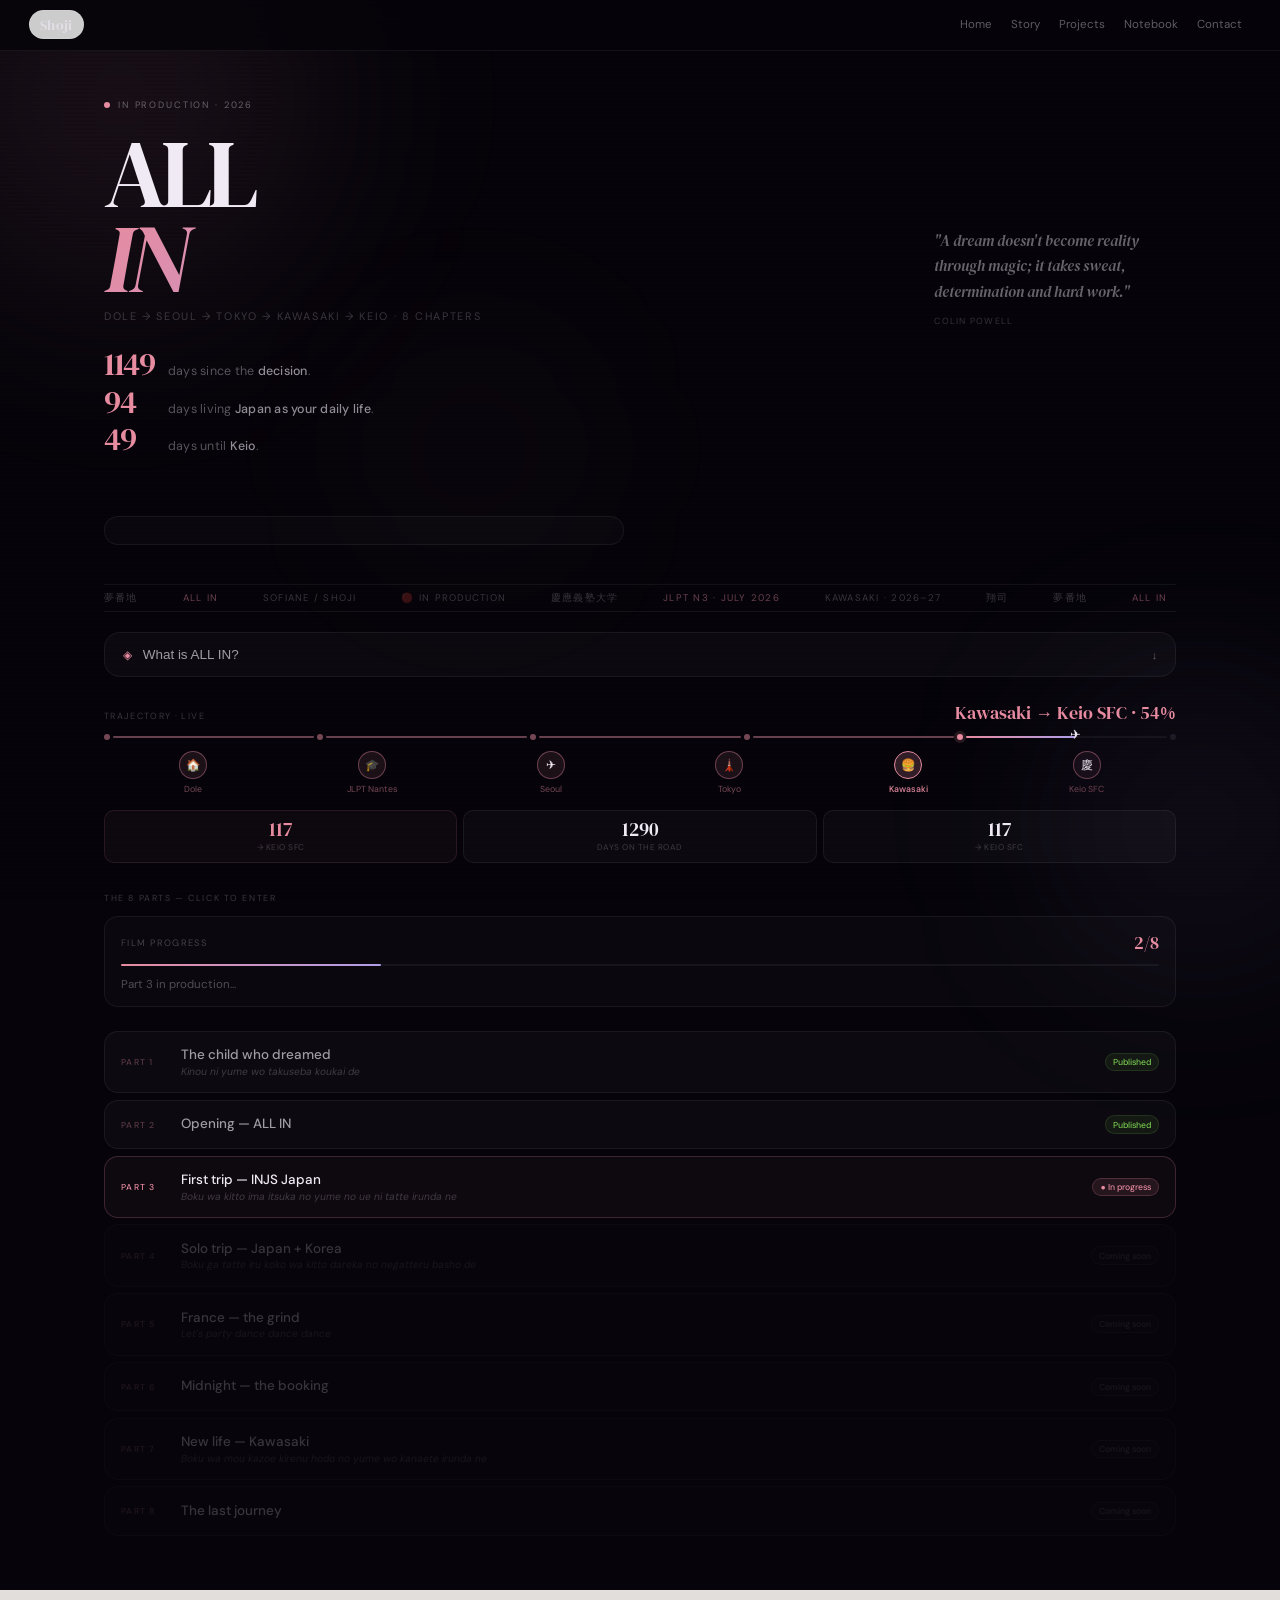
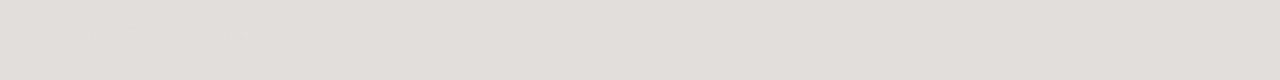
==== commit 68cefb74: "Update allin.html" ====
--- a/allin.html
+++ b/allin.html
@@ -47,7 +47,7 @@
     /* ══ LIST VIEW ══ */
     #view-list { position: relative; z-index: 5; }
 
-    .hero { padding: 3rem 1.8rem 1.2rem; display: grid; grid-template-columns: 1fr 1fr; gap: 2rem; align-items: center; min-height: 380px; }
+    .hero { padding: 3rem 0 1.2rem; display: grid; grid-template-columns: 1fr 1fr; gap: 2rem; align-items: center; min-height: 380px; }
     .hero-left { display: flex; flex-direction: column; }
     .hero-right { display: flex; align-items: center; gap: 0; animation: fadeUp .8s ease .4s both; position: relative; }
     .powell-img-wrap { position: relative; flex-shrink: 0; width: 52%; }
@@ -107,7 +107,7 @@
     @keyframes tick { from { transform: translateX(0); } to { transform: translateX(-50%); } }
 
     /* Accordion */
-    .accordion { margin: 0 1.8rem 1.5rem; }
+    .accordion { margin: 0 0 1.5rem; }
     .acc-trigger { width: 100%; background: var(--bg2); border: .5px solid var(--border); border-radius: 16px; padding: .9rem 1.1rem; display: flex; align-items: center; justify-content: space-between; cursor: pointer; transition: all .2s; text-align: left; }
     .acc-trigger:hover { border-color: var(--border-rose); background: var(--rose-dim); }
     .acc-trigger-left { display: flex; align-items: center; gap: .7rem; }
@@ -125,7 +125,7 @@
     .acc-quote p { font-family: 'DM Serif Display', serif; font-size: .82rem; font-style: italic; color: rgba(240,234,245,.3); line-height: 1.6; }
 
     /* Trajectory */
-    .traj-section { padding: 0 1.8rem 1.8rem; }
+    .traj-section { padding: 0 0 1.8rem; }
     .traj-header { display: flex; justify-content: space-between; align-items: baseline; margin-bottom: .55rem; }
     .traj-label { font-size: .56rem; letter-spacing: .15em; text-transform: uppercase; color: var(--text-ghost); }
     .traj-pct { font-family: 'DM Serif Display', serif; font-size: 1.1rem; color: var(--rose); }
@@ -170,7 +170,7 @@
 
     /* Film progression */
     .film-progress {
-      margin: 0 1.8rem 1.5rem;
+      margin: 0 0 1.5rem;
       background: rgba(255,255,255,.02);
       border: .5px solid rgba(255,255,255,.06);
       border-radius: 14px;
@@ -212,7 +212,7 @@
     .dc.hi { border-color: rgba(230,139,160,.12); background: rgba(230,139,160,.04); }
 
     /* Parts list */
-    .parts-section { padding: 0 1.8rem 3rem; }
+    .parts-section { padding: 0 0 3rem; }
     .parts-eyebrow { font-size: .55rem; letter-spacing: .18em; text-transform: uppercase; color: var(--text-ghost); margin-bottom: .8rem; }
 
     .part-row {
@@ -305,6 +305,7 @@
 
   <!-- ══ LIST VIEW ══ -->
   <div id="view-list">
+  <div class="container" style="max-width:1120px;margin:0 auto;padding:0 1.5rem">
 
     <section class="hero">
       <!-- LEFT -->
@@ -389,9 +390,8 @@
       <div id="parts-list"></div>
     </section>
 
-  </div>
-
-  <!-- ══ DETAIL VIEW ══ -->
+  </div><!-- /container -->
+  </div><!-- /view-list -->
   <div id="view-detail">
     <div class="back-btn" id="back-btn">← Back to the film</div>
     <div id="detail-inner"></div>
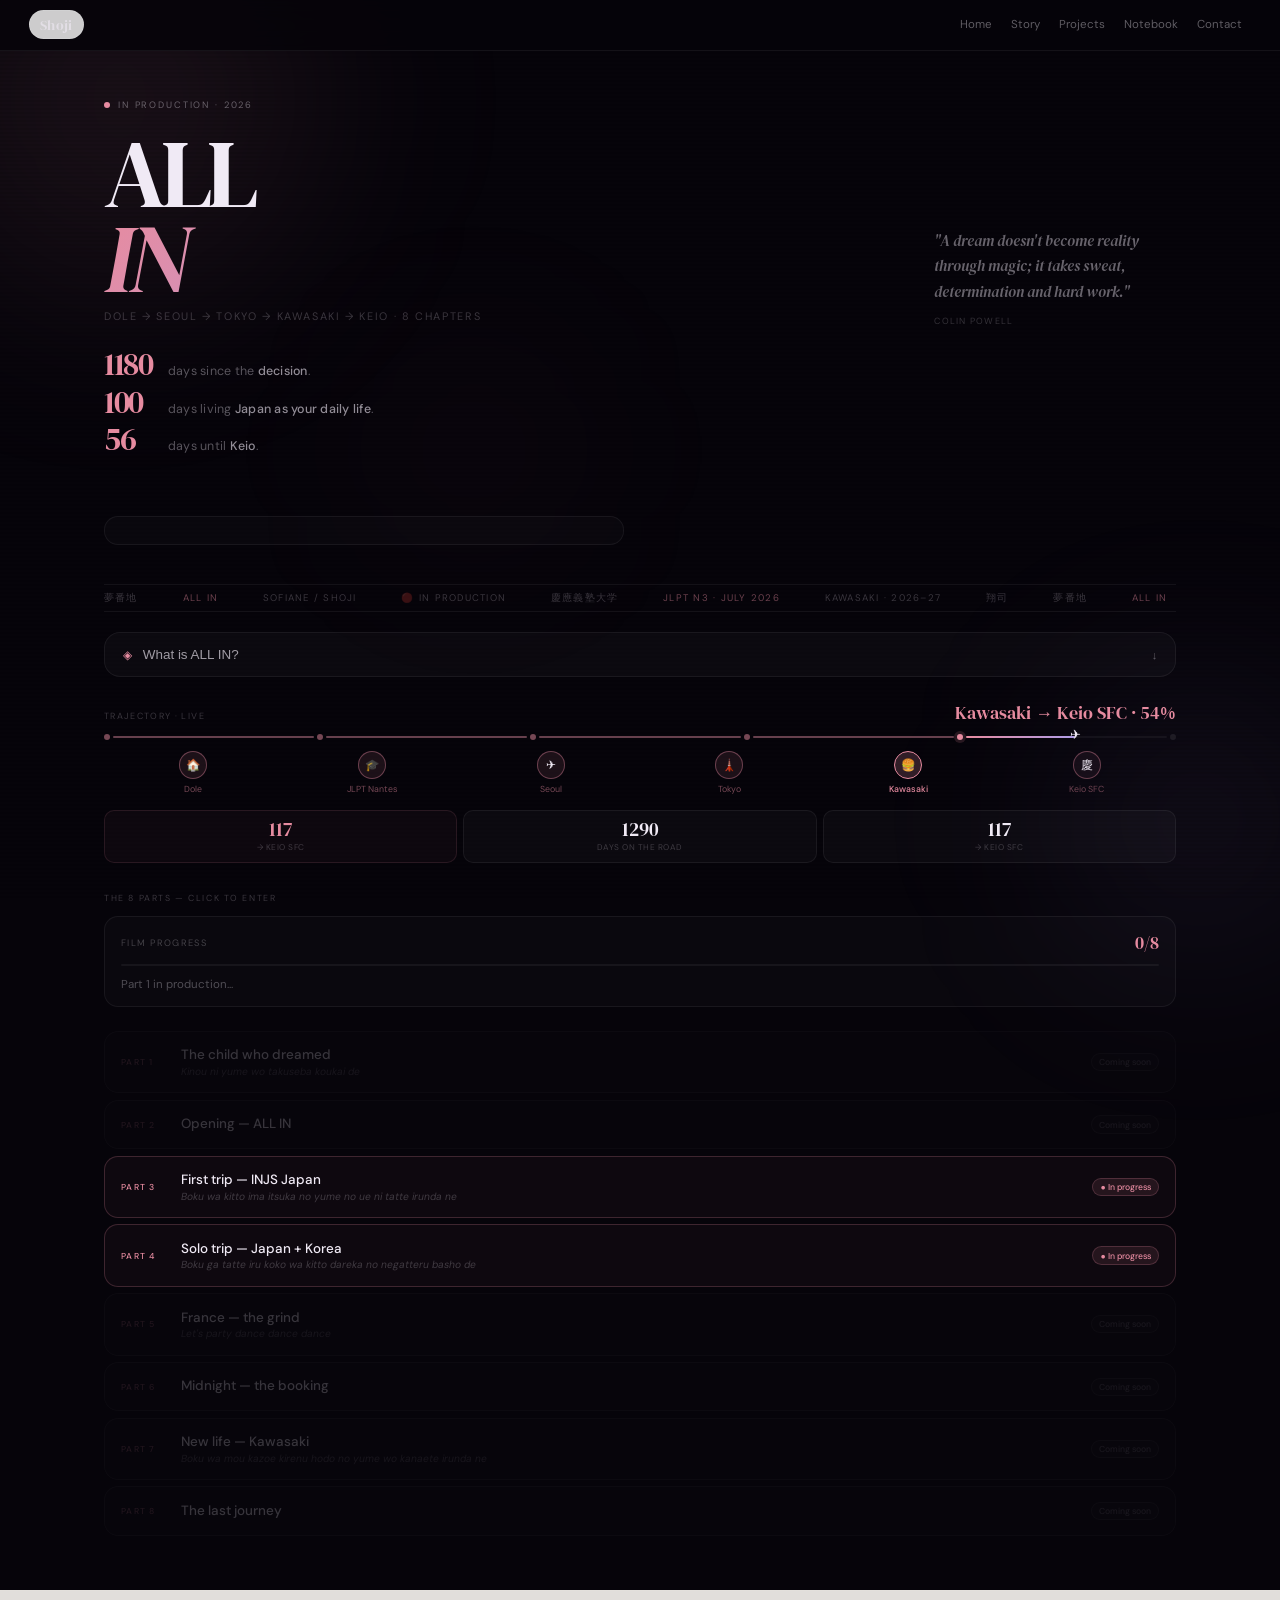
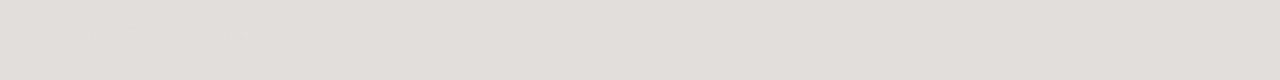
==== commit 1b3a12ec: "Update allin.html" ====
--- a/allin.html
+++ b/allin.html
@@ -415,14 +415,14 @@
 
     const PARTS = [
       {
-        n:'Part 1', name:"The child who dreamed", s:'done',
+        n:'Part 1', name:"The child who dreamed", s:'locked',
         lyric:"Kinou ni yume wo takuseba koukai de\nasu ni yume wo takuseba kibou de\nDemo kyou no boku ni yume wo takushite nani ni naru no?",
         what:"It starts in Dole. A hard-of-hearing kid who doesn't quite fit in the hearing world. Manga opens a window. Japan as a distant star — glimpsed, desired, never reached. And then the moment the star becomes real.",
         why:"This video is the origin. Before showing the journey, I needed to show where the desire came from. Why Japan? Why now? The answers are in childhood.",
         vl:'Part 1 — Published on SHOJI YouTube'
       },
       {
-        n:'Part 2', name:'Opening — ALL IN', s:'done',
+        n:'Part 2', name:'Opening — ALL IN', s:'locked',
         lyric:null,
         what:"90 seconds. A flashback of everything that follows. Then the title appears on black. Yumebanchi starts here. You don't understand everything yet, but you feel something is about to change.",
         why:"Every film starts with an opening. I needed to set the tone before everything else. This part is the promise made to the viewer.",
@@ -433,10 +433,10 @@
         lyric:"Boku wa kitto ima itsuka no yume no ue ni tatte irunda ne\nBoku wa kitto ima dareka no yume no ue ni tatte iru",
         what:"1 of 5 selected from INJS Paris. Tsukuba University for the Deaf. The professor. The promise. The game of tag where I ran until I collapsed. And three times I cried — during the stay, at the airport, on the plane.",
         why:"This is the moment the dream became real for the first time. Before this trip, Japan was an idea. After, it was a direction. This video is the exact moment everything changed.",
-        vl:'Part 3 — In production'
+        vl:'https://www.youtube.com/embed/KVugBtuz2FI'
       },
       {
-        n:'Part 4', name:'Solo trip — Japan + Korea', s:'locked',
+        n:'Part 4', name:'Solo trip — Japan + Korea', s:'active',
         lyric:"Boku ga tatte iru koko wa kitto dareka no negatteru basho de\nDareka ga tatte iru basho ga kitto boku no nozomu basho de",
         what:"I go back alone. Three weeks. Kawasaki. Kuma, whom I meet by chance. An Okinawan grandmother in the street. Seoul. The question: is this running away? The answer: no.",
         why:"Going alone was a test. Do I love Japan, or do I love the idea of Japan? This video is the answer.",
@@ -704,10 +704,10 @@
         <div class="detail-chip">${p.n} — ALL IN</div>
         <div class="detail-title">${p.name}</div>
         ${lyricBlock}
-        <div class="detail-vid">
-          <div class="vid-play">▶</div>
-          <div class="vid-lbl">${p.vl}</div>
-        </div>
+        ${p.vl.startsWith('https') 
+          ? `<iframe style="width:100%;height:280px;border-radius:18px;border:none;" src="${p.vl}" allowfullscreen></iframe>`
+          : `<div class="detail-vid"><div class="vid-play">▶</div><div class="vid-lbl">${p.vl}</div></div>`
+        }
         <div class="detail-section-lbl">What it is</div>
         <div class="detail-block">${p.what}</div>
         <div class="detail-section-lbl">Why this video</div>
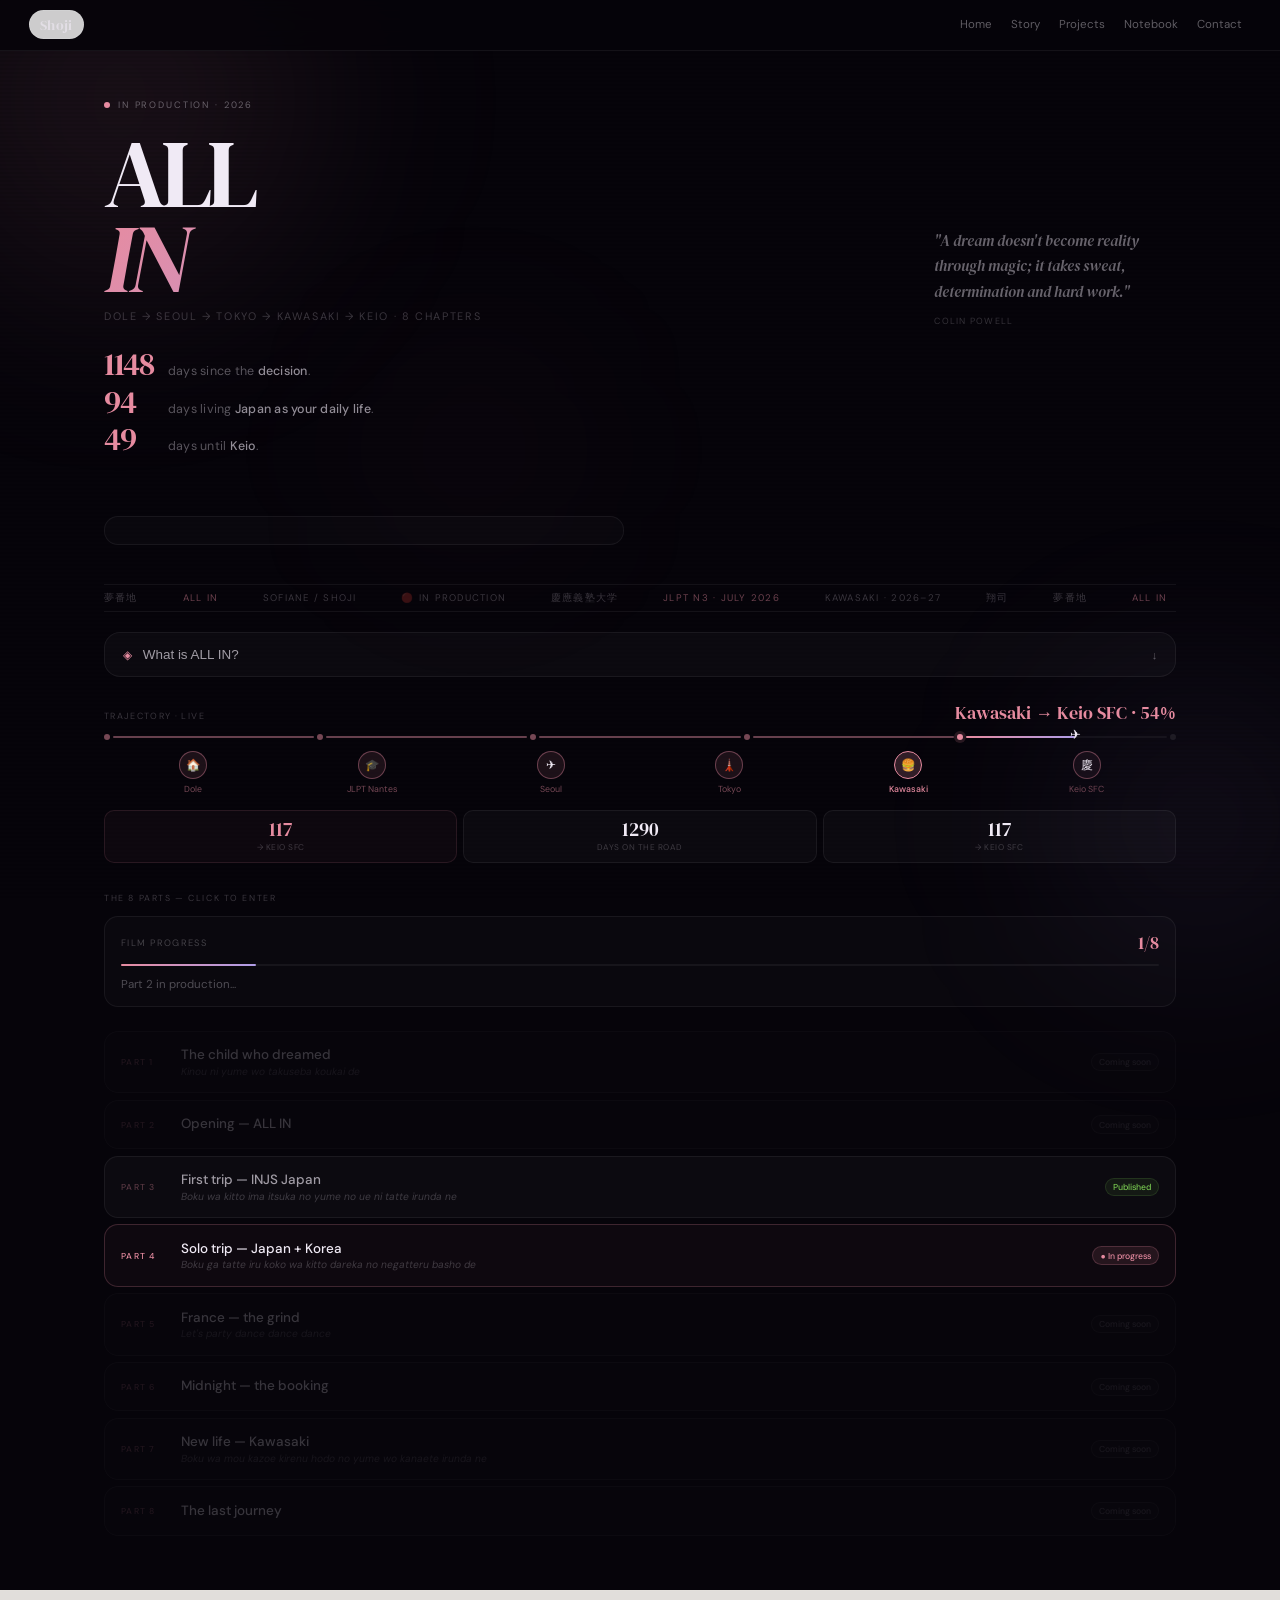
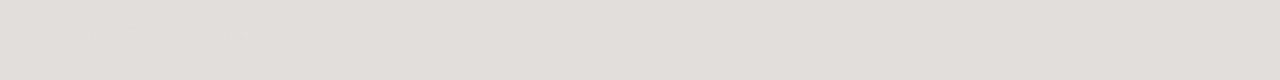
==== commit a92c178a: "Update allin.html" ====
--- a/allin.html
+++ b/allin.html
@@ -429,11 +429,11 @@
         vl:'Opening — Published on SHOJI YouTube'
       },
       {
-        n:'Part 3', name:'First trip — INJS Japan', s:'active',
+        n:'Part 3', name:'First trip — INJS Japan', s:'done',
         lyric:"Boku wa kitto ima itsuka no yume no ue ni tatte irunda ne\nBoku wa kitto ima dareka no yume no ue ni tatte iru",
         what:"1 of 5 selected from INJS Paris. Tsukuba University for the Deaf. The professor. The promise. The game of tag where I ran until I collapsed. And three times I cried — during the stay, at the airport, on the plane.",
         why:"This is the moment the dream became real for the first time. Before this trip, Japan was an idea. After, it was a direction. This video is the exact moment everything changed.",
-        vl:'https://www.youtube.com/embed/KVugBtuz2FI'
+        vl:'https://player.vimeo.com/video/1187600216'
       },
       {
         n:'Part 4', name:'Solo trip — Japan + Korea', s:'active',
@@ -700,14 +700,15 @@
         ? `<div class="detail-lyric"><p>${p.lyric.replace(/\n/g,'<br>')}</p><cite>夢番地 / Yumebanchi</cite></div>`
         : '';
 
+      const vidBlock = p.vl.startsWith('https')
+        ? `<iframe src="${p.vl}" style="width:100%;height:280px;border-radius:18px;border:none;margin-bottom:1.4rem;" allow="autoplay; fullscreen; picture-in-picture" allowfullscreen></iframe>`
+        : `<div class="detail-vid" style="margin-bottom:1.4rem"><div class="vid-play">▶</div><div class="vid-lbl">${p.vl}</div></div>`;
+
       document.getElementById('detail-inner').innerHTML = `
         <div class="detail-chip">${p.n} — ALL IN</div>
         <div class="detail-title">${p.name}</div>
         ${lyricBlock}
-        ${p.vl.startsWith('https') 
-          ? `<iframe style="width:100%;height:280px;border-radius:18px;border:none;" src="${p.vl}" allowfullscreen></iframe>`
-          : `<div class="detail-vid"><div class="vid-play">▶</div><div class="vid-lbl">${p.vl}</div></div>`
-        }
+        ${vidBlock}
         <div class="detail-section-lbl">What it is</div>
         <div class="detail-block">${p.what}</div>
         <div class="detail-section-lbl">Why this video</div>
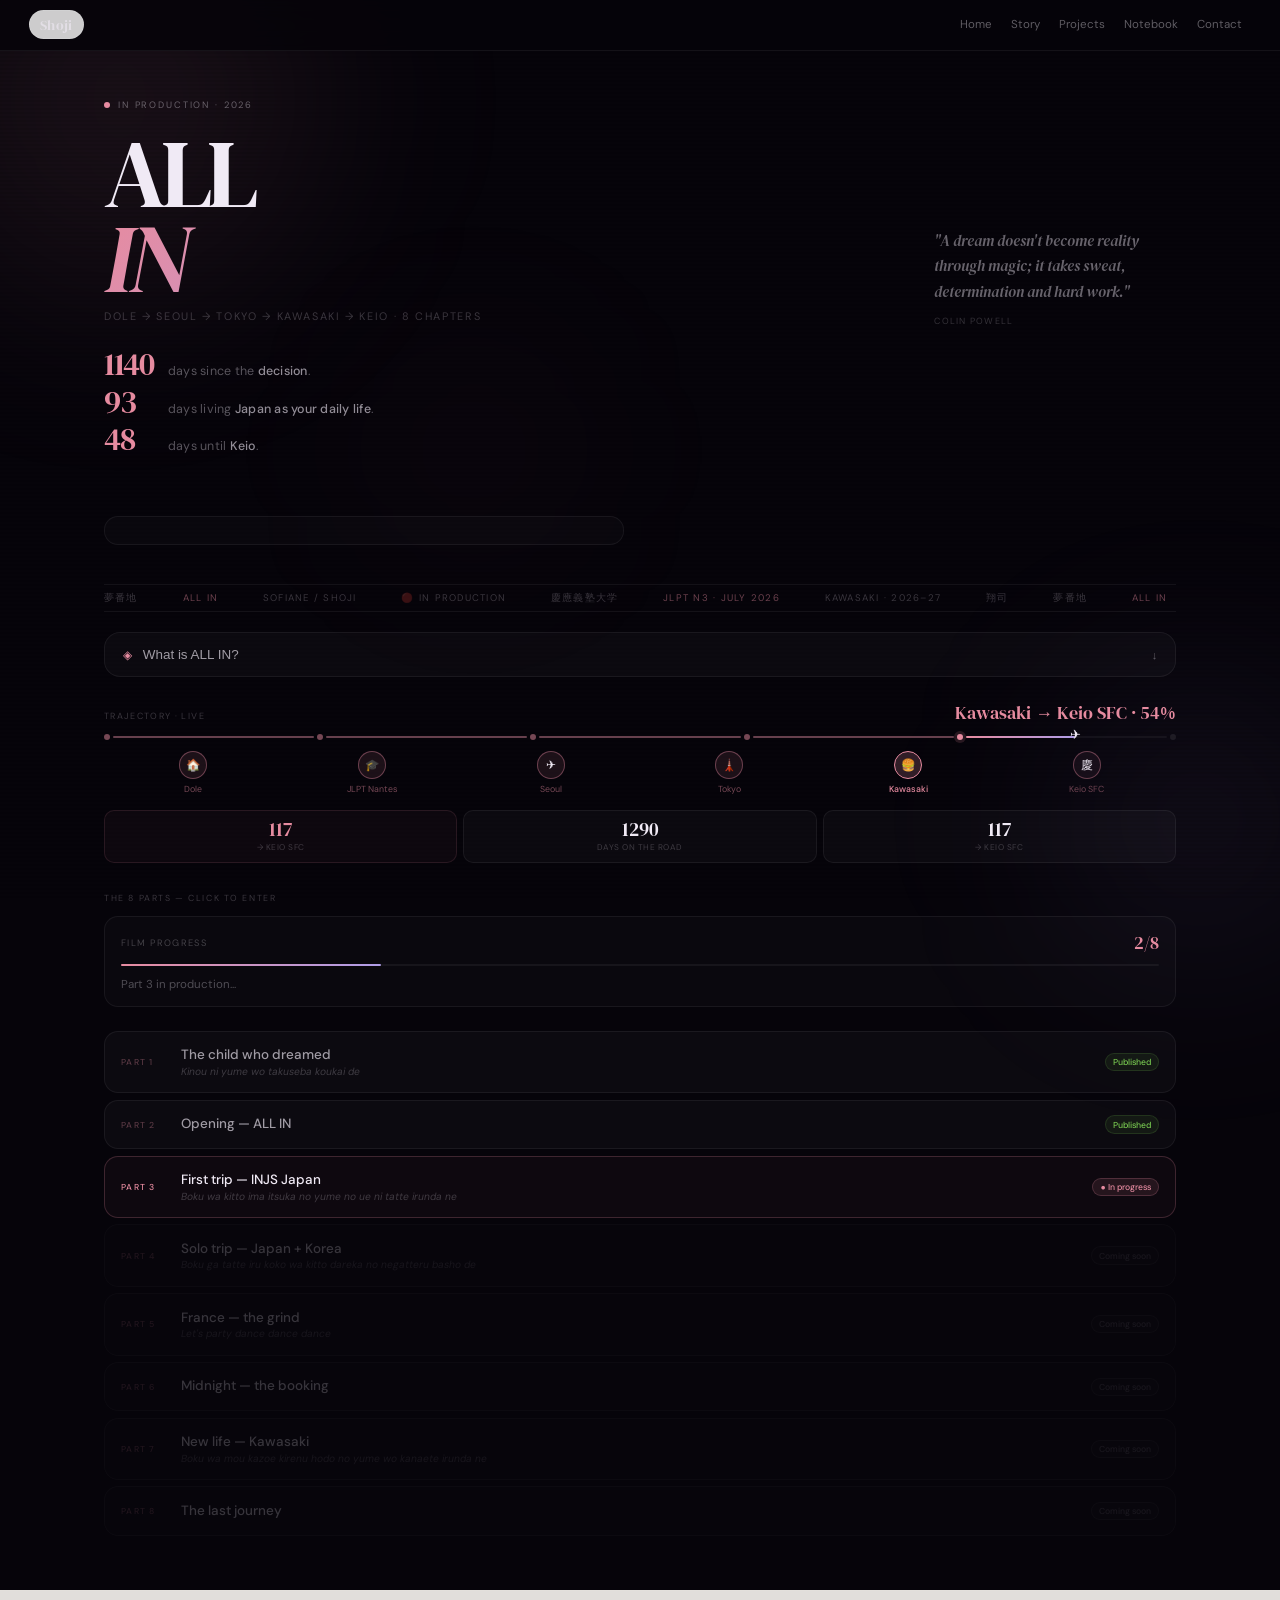
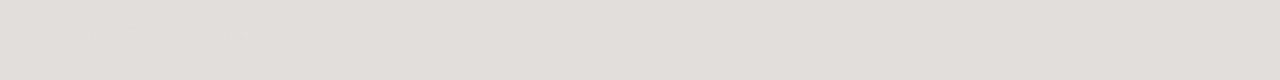
==== commit c4735372: "Update allin.html" ====
--- a/allin.html
+++ b/allin.html
@@ -415,28 +415,28 @@
 
     const PARTS = [
       {
-        n:'Part 1', name:"The child who dreamed", s:'locked',
+        n:'Part 1', name:"The child who dreamed", s:'done',
         lyric:"Kinou ni yume wo takuseba koukai de\nasu ni yume wo takuseba kibou de\nDemo kyou no boku ni yume wo takushite nani ni naru no?",
         what:"It starts in Dole. A hard-of-hearing kid who doesn't quite fit in the hearing world. Manga opens a window. Japan as a distant star — glimpsed, desired, never reached. And then the moment the star becomes real.",
         why:"This video is the origin. Before showing the journey, I needed to show where the desire came from. Why Japan? Why now? The answers are in childhood.",
         vl:'Part 1 — Published on SHOJI YouTube'
       },
       {
-        n:'Part 2', name:'Opening — ALL IN', s:'locked',
+        n:'Part 2', name:'Opening — ALL IN', s:'done',
         lyric:null,
         what:"90 seconds. A flashback of everything that follows. Then the title appears on black. Yumebanchi starts here. You don't understand everything yet, but you feel something is about to change.",
         why:"Every film starts with an opening. I needed to set the tone before everything else. This part is the promise made to the viewer.",
         vl:'Opening — Published on SHOJI YouTube'
       },
       {
-        n:'Part 3', name:'First trip — INJS Japan', s:'done',
+        n:'Part 3', name:'First trip — INJS Japan', s:'active',
         lyric:"Boku wa kitto ima itsuka no yume no ue ni tatte irunda ne\nBoku wa kitto ima dareka no yume no ue ni tatte iru",
         what:"1 of 5 selected from INJS Paris. Tsukuba University for the Deaf. The professor. The promise. The game of tag where I ran until I collapsed. And three times I cried — during the stay, at the airport, on the plane.",
         why:"This is the moment the dream became real for the first time. Before this trip, Japan was an idea. After, it was a direction. This video is the exact moment everything changed.",
-        vl:'https://player.vimeo.com/video/1187600216'
+        vl:'https://drive.google.com/file/d/1WLMv7eJZOaTk8HtrZyv1BheYp0ROZU8Q/preview'
       },
       {
-        n:'Part 4', name:'Solo trip — Japan + Korea', s:'active',
+        n:'Part 4', name:'Solo trip — Japan + Korea', s:'locked',
         lyric:"Boku ga tatte iru koko wa kitto dareka no negatteru basho de\nDareka ga tatte iru basho ga kitto boku no nozomu basho de",
         what:"I go back alone. Three weeks. Kawasaki. Kuma, whom I meet by chance. An Okinawan grandmother in the street. Seoul. The question: is this running away? The answer: no.",
         why:"Going alone was a test. Do I love Japan, or do I love the idea of Japan? This video is the answer.",
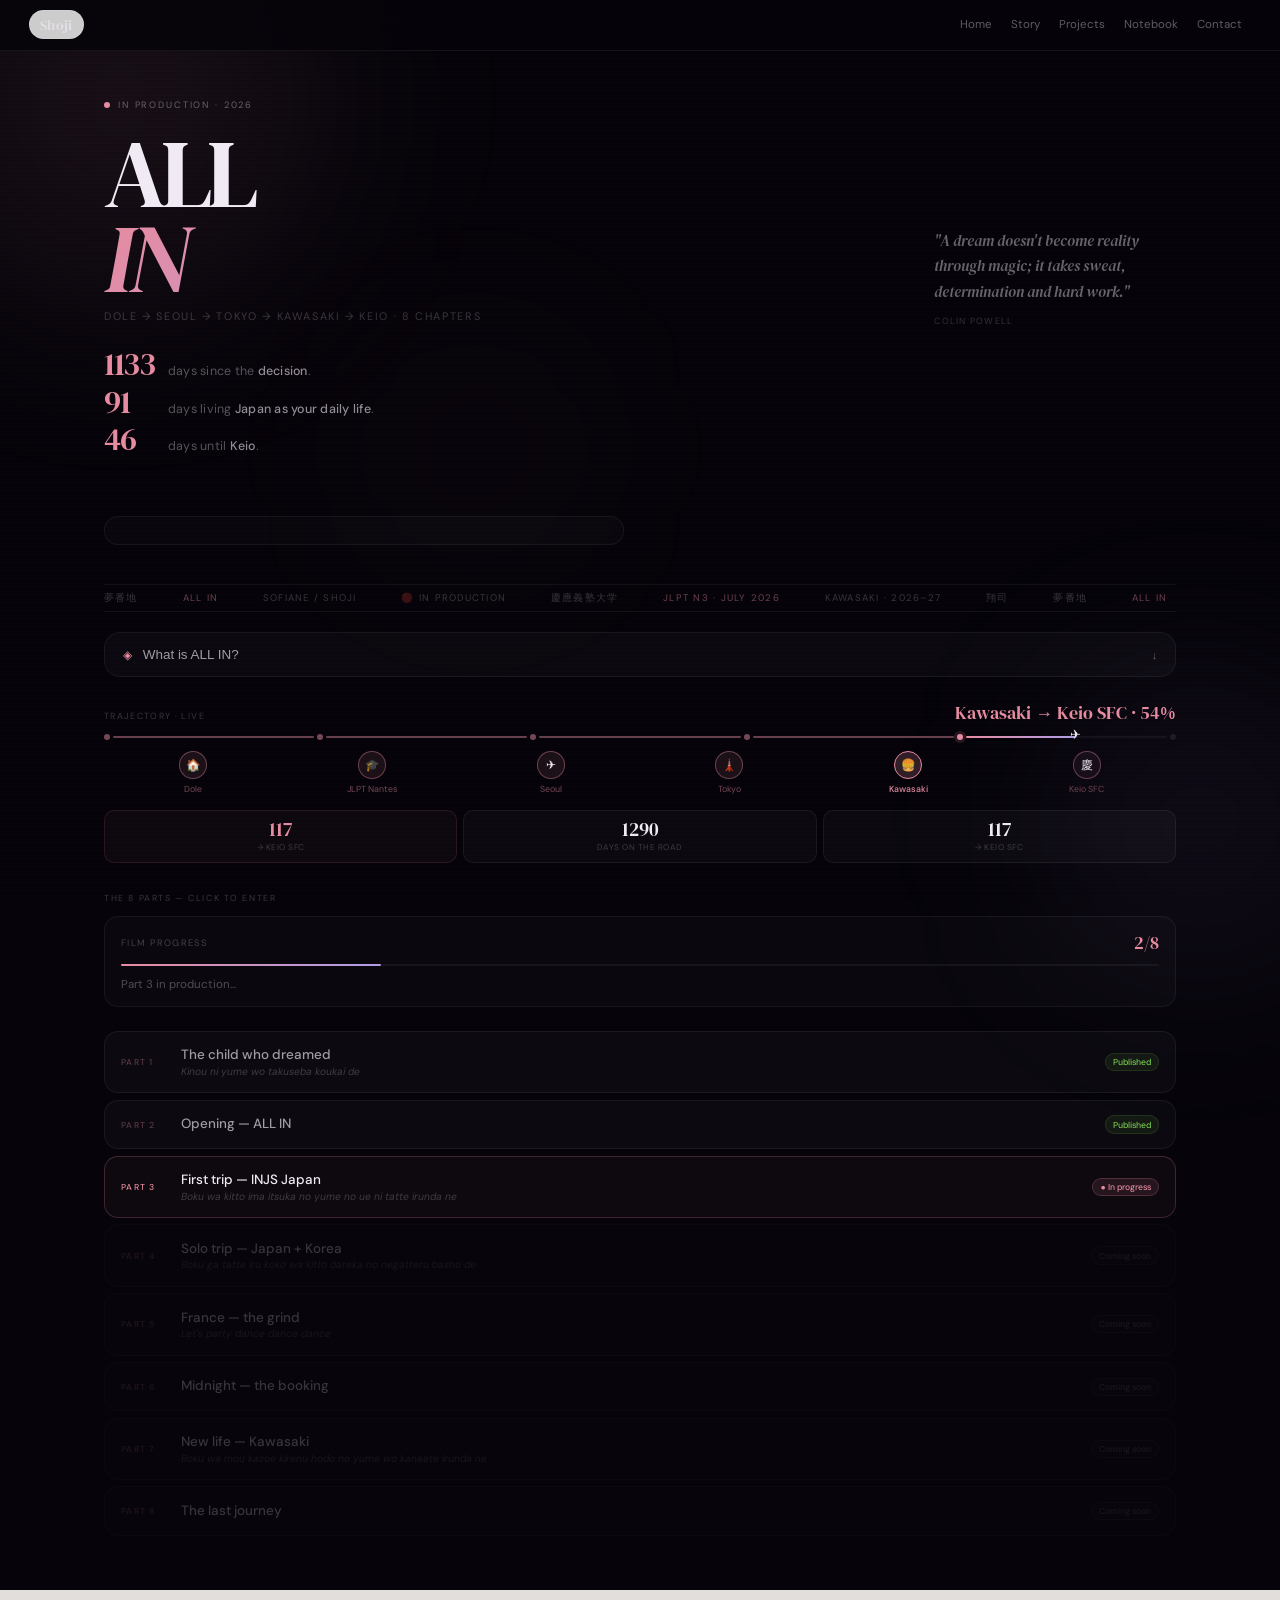
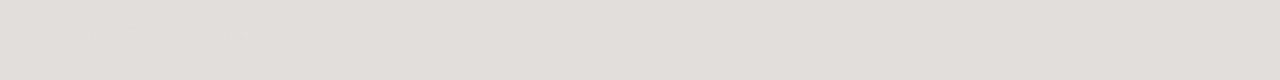
==== commit 11d4b92c: "Update allin.html" ====
--- a/allin.html
+++ b/allin.html
@@ -701,7 +701,9 @@
         : '';
 
       const vidBlock = p.vl.startsWith('https')
-        ? `<iframe src="${p.vl}" style="width:100%;height:280px;border-radius:18px;border:none;margin-bottom:1.4rem;" allow="autoplay; fullscreen; picture-in-picture" allowfullscreen></iframe>`
+        ? `<div style="position:relative;width:100%;padding-bottom:56.25%;margin-bottom:1.4rem;border-radius:18px;overflow:hidden;background:#000;">
+            <iframe src="${p.vl}" style="position:absolute;top:0;left:0;width:100%;height:100%;border:none;" allow="autoplay" allowfullscreen></iframe>
+           </div>`
         : `<div class="detail-vid" style="margin-bottom:1.4rem"><div class="vid-play">▶</div><div class="vid-lbl">${p.vl}</div></div>`;
 
       document.getElementById('detail-inner').innerHTML = `
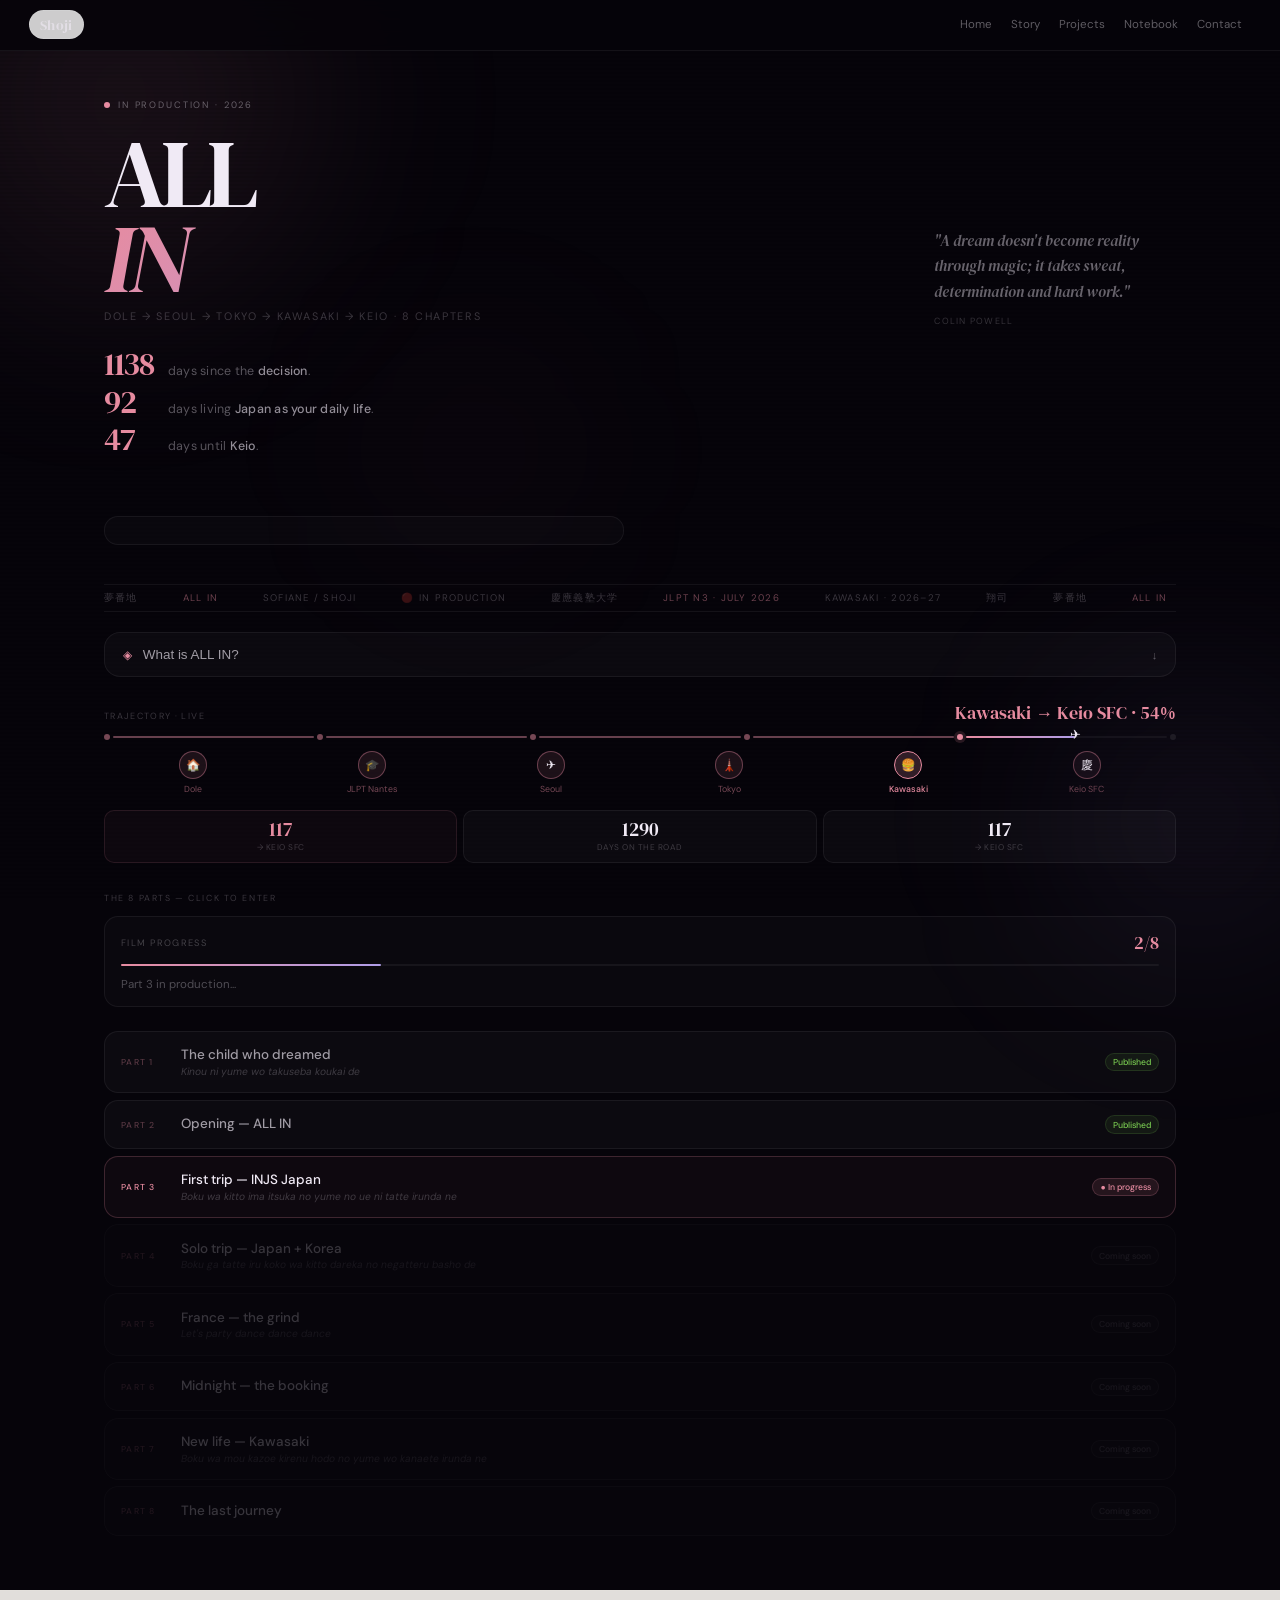
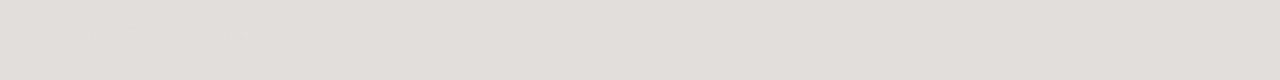
==== commit 489f9bd3: "Update allin.html" ====
--- a/allin.html
+++ b/allin.html
@@ -701,7 +701,7 @@
         : '';
 
       const vidBlock = p.vl.startsWith('https')
-        ? `<div style="position:relative;width:100%;padding-bottom:56.25%;margin-bottom:1.4rem;border-radius:18px;overflow:hidden;background:#000;">
+        ? `<div style="position:relative;width:100%;max-width:640px;margin:0 auto 1.4rem;padding-bottom:min(360px,56.25%);border-radius:18px;overflow:hidden;background:#000;">
             <iframe src="${p.vl}" style="position:absolute;top:0;left:0;width:100%;height:100%;border:none;" allow="autoplay" allowfullscreen></iframe>
            </div>`
         : `<div class="detail-vid" style="margin-bottom:1.4rem"><div class="vid-play">▶</div><div class="vid-lbl">${p.vl}</div></div>`;
